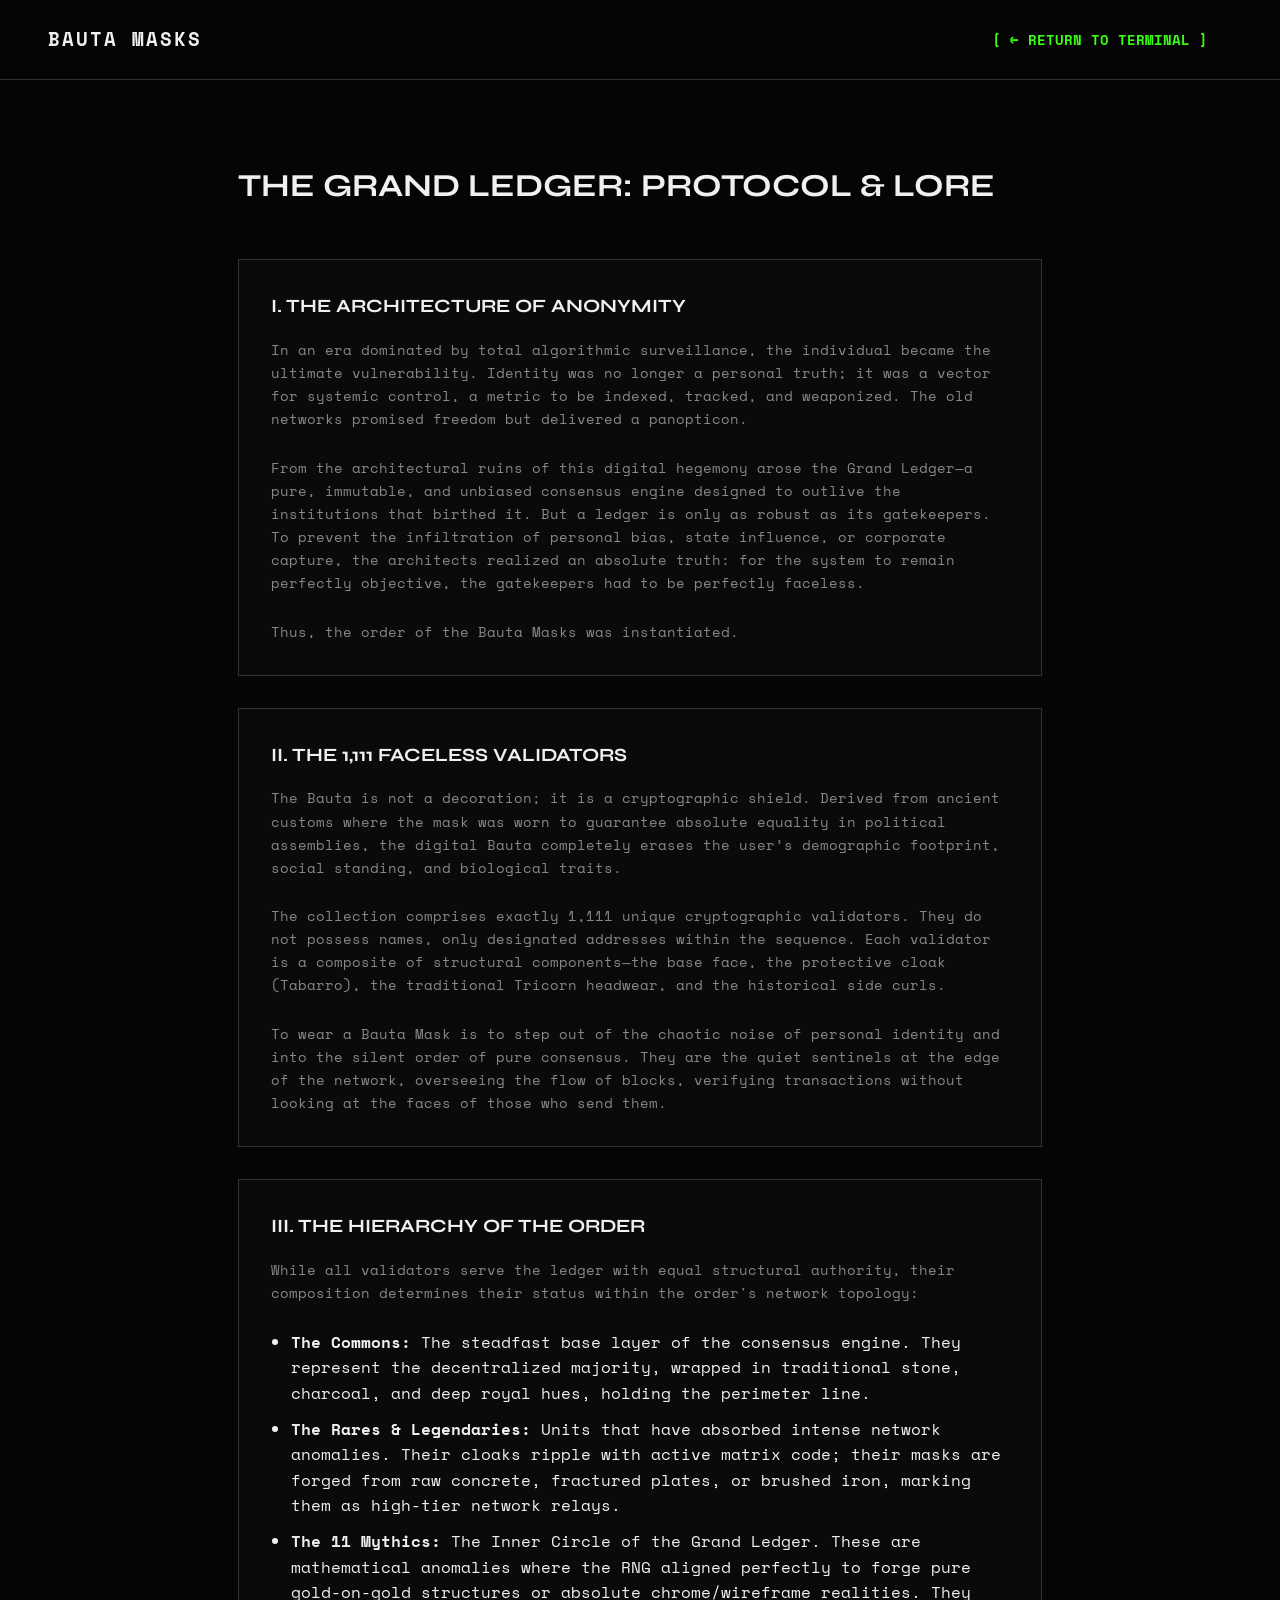
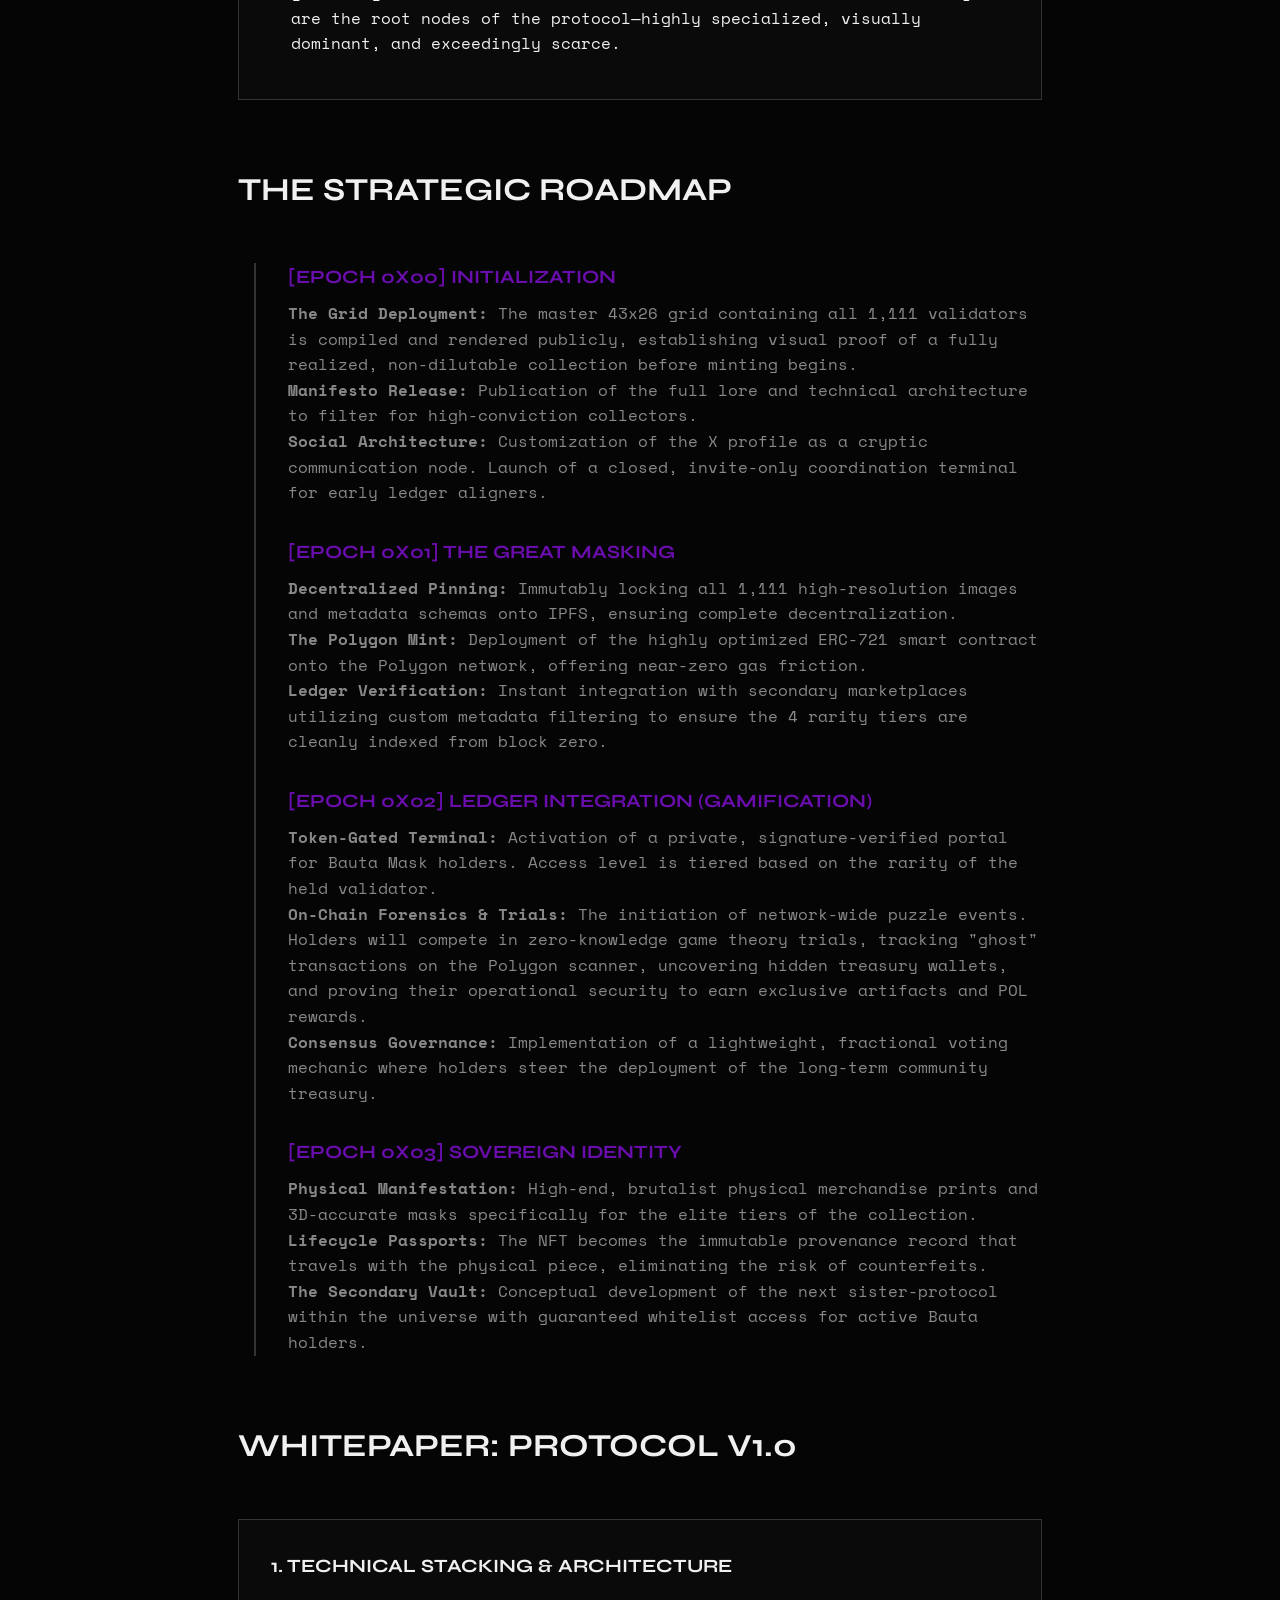
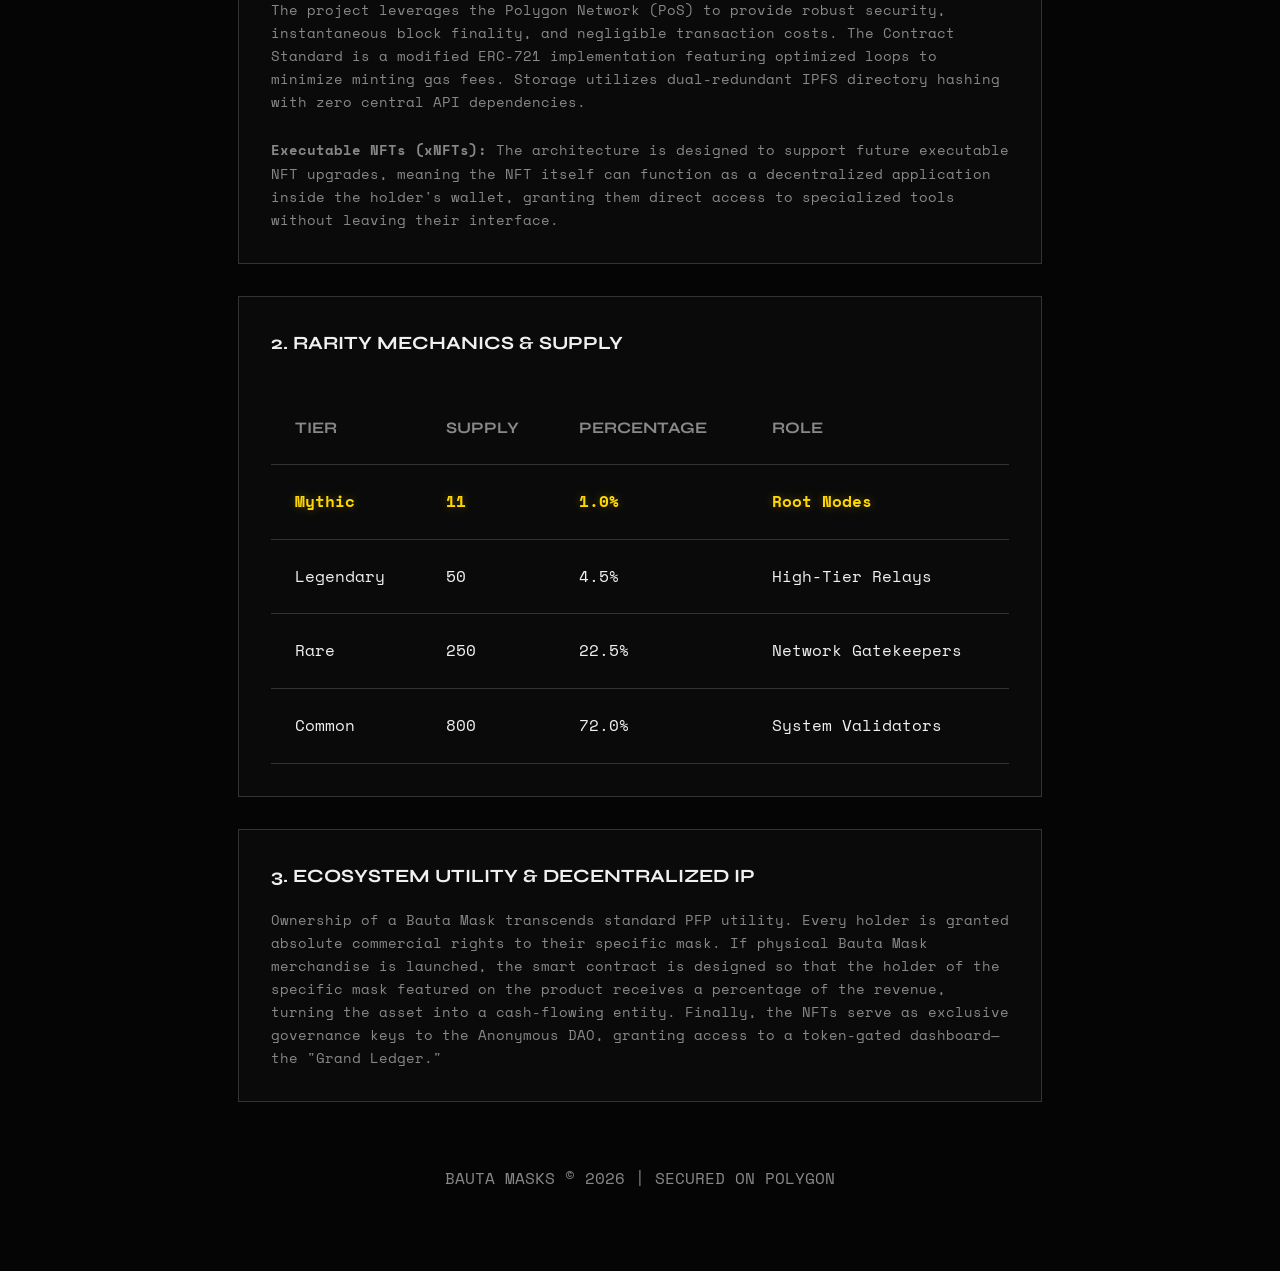
==== manifesto.html @ 54f8bfd6 "Docs: Deployed Grand Ledger Manifesto and integrated navigation link" ====
<!DOCTYPE html>
<html lang="en">
<head>
    <meta charset="UTF-8">
    <meta name="viewport" content="width=device-width, initial-scale=1.0">
    <title>BAUTA MASKS | The Manifesto</title>
    <link rel="stylesheet" href="styles.css">
    <link href="https://fonts.googleapis.com/css2?family=Space+Mono:ital,wght@0,400;0,700;1,400&family=Syne:wght@400..800&display=swap" rel="stylesheet">
</head>
<body>
    <nav>
        <div class="logo">BAUTA MASKS</div>
        <div class="links">
            <a href="index.html" style="color: var(--accent-neon); font-weight: bold;">[ ← RETURN TO TERMINAL ]</a>
        </div>
    </nav>

    <main class="container" style="max-width: 900px; margin: 0 auto;">
        <h1 class="section-title">THE GRAND LEDGER: PROTOCOL & LORE</h1>

        <div class="lore-card" style="margin-bottom: 2rem;">
            <h3>I. The Architecture of Anonymity</h3>
            <p>In an era dominated by total algorithmic surveillance, the individual became the ultimate vulnerability. Identity was no longer a personal truth; it was a vector for systemic control, a metric to be indexed, tracked, and weaponized. The old networks promised freedom but delivered a panopticon.</p>
            <br>
            <p>From the architectural ruins of this digital hegemony arose the Grand Ledger—a pure, immutable, and unbiased consensus engine designed to outlive the institutions that birthed it. But a ledger is only as robust as its gatekeepers. To prevent the infiltration of personal bias, state influence, or corporate capture, the architects realized an absolute truth: for the system to remain perfectly objective, the gatekeepers had to be perfectly faceless.</p>
            <br>
            <p>Thus, the order of the Bauta Masks was instantiated.</p>
        </div>

        <div class="lore-card" style="margin-bottom: 2rem;">
            <h3>II. The 1,111 Faceless Validators</h3>
            <p>The Bauta is not a decoration; it is a cryptographic shield. Derived from ancient customs where the mask was worn to guarantee absolute equality in political assemblies, the digital Bauta completely erases the user’s demographic footprint, social standing, and biological traits.</p>
            <br>
            <p>The collection comprises exactly 1,111 unique cryptographic validators. They do not possess names, only designated addresses within the sequence. Each validator is a composite of structural components—the base face, the protective cloak (Tabarro), the traditional Tricorn headwear, and the historical side curls.</p>
            <br>
            <p>To wear a Bauta Mask is to step out of the chaotic noise of personal identity and into the silent order of pure consensus. They are the quiet sentinels at the edge of the network, overseeing the flow of blocks, verifying transactions without looking at the faces of those who send them.</p>
        </div>

        <div class="lore-card" style="margin-bottom: 4rem;">
            <h3>III. The Hierarchy of the Order</h3>
            <p>While all validators serve the ledger with equal structural authority, their composition determines their status within the order's network topology:</p>
            <br>
            <ul>
                <li style="margin-bottom: 10px; margin-left: 20px;"><strong>The Commons:</strong> The steadfast base layer of the consensus engine. They represent the decentralized majority, wrapped in traditional stone, charcoal, and deep royal hues, holding the perimeter line.</li>
                <li style="margin-bottom: 10px; margin-left: 20px;"><strong>The Rares & Legendaries:</strong> Units that have absorbed intense network anomalies. Their cloaks ripple with active matrix code; their masks are forged from raw concrete, fractured plates, or brushed iron, marking them as high-tier network relays.</li>
                <li style="margin-bottom: 10px; margin-left: 20px;"><strong>The 11 Mythics:</strong> The Inner Circle of the Grand Ledger. These are mathematical anomalies where the RNG aligned perfectly to forge pure gold-on-gold structures or absolute chrome/wireframe realities. They are the root nodes of the protocol—highly specialized, visually dominant, and exceedingly scarce.</li>
            </ul>
        </div>

        <h2 class="section-title">THE STRATEGIC ROADMAP</h2>
        <div class="timeline" style="margin-bottom: 4rem;">
            <div class="epoch">
                <h3>[EPOCH 0x00] INITIALIZATION</h3>
                <p><strong>The Grid Deployment:</strong> The master 43x26 grid containing all 1,111 validators is compiled and rendered publicly, establishing visual proof of a fully realized, non-dilutable collection before minting begins.<br>
                <strong>Manifesto Release:</strong> Publication of the full lore and technical architecture to filter for high-conviction collectors.<br>
                <strong>Social Architecture:</strong> Customization of the X profile as a cryptic communication node. Launch of a closed, invite-only coordination terminal for early ledger aligners.</p>
            </div>
            <div class="epoch">
                <h3>[EPOCH 0x01] THE GREAT MASKING</h3>
                <p><strong>Decentralized Pinning:</strong> Immutably locking all 1,111 high-resolution images and metadata schemas onto IPFS, ensuring complete decentralization.<br>
                <strong>The Polygon Mint:</strong> Deployment of the highly optimized ERC-721 smart contract onto the Polygon network, offering near-zero gas friction.<br>
                <strong>Ledger Verification:</strong> Instant integration with secondary marketplaces utilizing custom metadata filtering to ensure the 4 rarity tiers are cleanly indexed from block zero.</p>
            </div>
            <div class="epoch">
                <h3>[EPOCH 0x02] LEDGER INTEGRATION (GAMIFICATION)</h3>
                <p><strong>Token-Gated Terminal:</strong> Activation of a private, signature-verified portal for Bauta Mask holders. Access level is tiered based on the rarity of the held validator.<br>
                <strong>On-Chain Forensics & Trials:</strong> The initiation of network-wide puzzle events. Holders will compete in zero-knowledge game theory trials, tracking "ghost" transactions on the Polygon scanner, uncovering hidden treasury wallets, and proving their operational security to earn exclusive artifacts and POL rewards.<br>
                <strong>Consensus Governance:</strong> Implementation of a lightweight, fractional voting mechanic where holders steer the deployment of the long-term community treasury.</p>
            </div>
            <div class="epoch">
                <h3>[EPOCH 0x03] SOVEREIGN IDENTITY</h3>
                <p><strong>Physical Manifestation:</strong> High-end, brutalist physical merchandise prints and 3D-accurate masks specifically for the elite tiers of the collection.<br>
                <strong>Lifecycle Passports:</strong> The NFT becomes the immutable provenance record that travels with the physical piece, eliminating the risk of counterfeits.<br>
                <strong>The Secondary Vault:</strong> Conceptual development of the next sister-protocol within the universe with guaranteed whitelist access for active Bauta holders.</p>
            </div>
        </div>

        <h2 class="section-title">WHITEPAPER: PROTOCOL v1.0</h2>
        <div class="lore-card" style="margin-bottom: 2rem;">
            <h3>1. Technical Stacking & Architecture</h3>
            <p>The project leverages the Polygon Network (PoS) to provide robust security, instantaneous block finality, and negligible transaction costs. The Contract Standard is a modified ERC-721 implementation featuring optimized loops to minimize minting gas fees. Storage utilizes dual-redundant IPFS directory hashing with zero central API dependencies.</p>
            <br>
            <p><strong>Executable NFTs (xNFTs):</strong> The architecture is designed to support future executable NFT upgrades, meaning the NFT itself can function as a decentralized application inside the holder's wallet, granting them direct access to specialized tools without leaving their interface.</p>
        </div>

        <div class="lore-card" style="margin-bottom: 2rem;">
            <h3>2. Rarity Mechanics & Supply</h3>
            <table class="rarity-table">
                <tr>
                    <th>Tier</th>
                    <th>Supply</th>
                    <th>Percentage</th>
                    <th>Role</th>
                </tr>
                <tr class="mythic-row">
                    <td>Mythic</td>
                    <td>11</td>
                    <td>1.0%</td>
                    <td>Root Nodes</td>
                </tr>
                <tr>
                    <td>Legendary</td>
                    <td>50</td>
                    <td>4.5%</td>
                    <td>High-Tier Relays</td>
                </tr>
                <tr>
                    <td>Rare</td>
                    <td>250</td>
                    <td>22.5%</td>
                    <td>Network Gatekeepers</td>
                </tr>
                <tr>
                    <td>Common</td>
                    <td>800</td>
                    <td>72.0%</td>
                    <td>System Validators</td>
                </tr>
            </table>
        </div>

        <div class="lore-card" style="margin-bottom: 2rem;">
            <h3>3. Ecosystem Utility & Decentralized IP</h3>
            <p>Ownership of a Bauta Mask transcends standard PFP utility. Every holder is granted absolute commercial rights to their specific mask. If physical Bauta Mask merchandise is launched, the smart contract is designed so that the holder of the specific mask featured on the product receives a percentage of the revenue, turning the asset into a cash-flowing entity. Finally, the NFTs serve as exclusive governance keys to the Anonymous DAO, granting access to a token-gated dashboard—the "Grand Ledger."</p>
        </div>

        <div style="text-align: center; margin-top: 4rem;">
            <p style="color: var(--text-muted);">BAUTA MASKS © 2026 | SECURED ON POLYGON</p>
        </div>
    </main>
</body>
</html>
---- styles.css ----
/* ROOT VARIABLES */
:root {
    --bg-color: #050505;
    --text-primary: #f0f0f0;
    --text-muted: #888888;
    --accent-purple: #6a0dad;
    --accent-neon: #39ff14;
    --border-color: #333333;
    
    --font-heading: 'Syne', sans-serif;
    --font-mono: 'Space Mono', monospace;
}

/* RESET */
* { margin: 0; padding: 0; box-sizing: border-box; }

body {
    background-color: var(--bg-color);
    color: var(--text-primary);
    font-family: var(--font-mono);
    line-height: 1.6;
    overflow-x: hidden;
    width: 100%;
}

/* TYPOGRAPHY */
h1, h2, h3 { font-family: var(--font-heading); text-transform: uppercase; }
.accent-text { color: var(--accent-purple); font-size: 0.9rem; letter-spacing: 2px; }

/* NAVIGATION */
nav {
    display: flex;
    justify-content: space-between;
    align-items: center;
    padding: 1.5rem 3rem;
    border-bottom: 1px solid var(--border-color);
    position: sticky;
    top: 0;
    background: rgba(5, 5, 5, 0.9);
    backdrop-filter: blur(10px);
    z-index: 100;
}
.logo { font-weight: bold; font-size: 1.2rem; letter-spacing: 2px; }
.links a { color: var(--text-primary); text-decoration: none; margin: 0 1.5rem; font-size: 0.9rem; text-transform: uppercase; transition: color 0.3s;}
.links a:hover { color: var(--accent-purple); }
.wallet-btn { background: transparent; border: 1px solid var(--text-primary); color: var(--text-primary); padding: 0.5rem 1.5rem; font-family: var(--font-mono); cursor: pointer; transition: all 0.3s; }
.wallet-btn:hover { background: var(--text-primary); color: var(--bg-color); }
.nav-actions { 
    display: flex; 
    gap: 1rem; 
    align-items: center; 
}

.nav-btn { 
    padding: 0.5rem 1.5rem; 
    font-size: 0.9rem; 
    margin: 0;
}

/* HERO SECTION */
#hero {
    display: flex;
    align-items: center;
    justify-content: space-between;
    gap: 3rem; /* Adds a hard physical barrier so the text and image can NEVER touch */
    padding: 6rem 3rem;
    min-height: 80vh;
}
.hero-content { 
    flex: 1; /* Allows the text box to dynamically breathe */
    max-width: 55%; /* Gives the text slightly more room on squeezed desktop views */
}
.hero-content h1 { 
    font-size: clamp(2.5rem, 5vw, 4rem); /* Fluid scaling: shrinks gracefully when the desktop gets squeezed */
    line-height: 1.1; 
    margin: 1rem 0; 
}
.subtitle { color: var(--text-muted); font-size: 1.1rem; margin-bottom: 2rem; }
.hero-image {
    flex: 1;
    display: flex;
    justify-content: flex-end;
}
.hero-image img { 
    width: 100%; 
    max-width: 400px; /* Lets the mask image shrink down naturally instead of staying rigidly at 400px */
    border: 1px solid var(--border-color); 
}

/* BUTTONS */
.btn { display: inline-block; padding: 1rem 2rem; text-decoration: none; text-transform: uppercase; font-weight: bold; border: 1px solid transparent; transition: 0.3s; margin-right: 1rem;}
.btn.primary { background: var(--accent-purple); color: white; }
.btn.primary:hover { background: transparent; border-color: var(--accent-purple); color: var(--accent-purple); }
.btn.secondary { border-color: var(--text-muted); color: var(--text-muted); }
.btn.secondary:hover { border-color: var(--text-primary); color: var(--text-primary); }

/* LAYOUT HELPERS */
.container { padding: 5rem 3rem; }
.border-top { border-top: 1px solid var(--border-color); }
.section-title { font-size: 2rem; margin-bottom: 3rem; color: var(--text-primary); }

/* LORE GRID */
.lore-grid { display: grid; grid-template-columns: repeat(3, 1fr); gap: 2rem; }
.lore-card { border: 1px solid var(--border-color); padding: 2rem; background: #0a0a0a; transition: border-color 0.3s;}
.lore-card:hover { border-color: var(--accent-purple); }
.lore-card h3 { margin-bottom: 1rem; color: var(--text-primary); }
.lore-card p { color: var(--text-muted); font-size: 0.9rem; }

/* THE GRID */
.grid-wrapper img { width: 100%; border: 1px solid var(--border-color); opacity: 0.8; transition: 0.5s; }
.grid-wrapper img:hover { opacity: 1; }

/* TIMELINE (ROADMAP) */
.timeline { display: flex; flex-direction: column; gap: 2rem; border-left: 2px solid var(--border-color); padding-left: 2rem; margin-left: 1rem;}
.epoch h3 { color: var(--accent-purple); margin-bottom: 0.5rem; }
.epoch p { color: var(--text-muted); max-width: 800px; }

/* TABLE (SPECS) */
.rarity-table { width: 100%; border-collapse: collapse; text-align: left; margin-top: 2rem;}
.rarity-table th, .rarity-table td { padding: 1.5rem; border-bottom: 1px solid var(--border-color); }
.rarity-table th { color: var(--text-muted); font-family: var(--font-heading); text-transform: uppercase;}
.mythic-row { color: gold; text-shadow: 0 0 10px rgba(255, 215, 0, 0.3); font-weight: bold;}

/* FOOTER */
footer { padding: 3rem; text-align: center; display: flex; justify-content: space-between; color: var(--text-muted); }

/* --- MINT TERMINAL --- */
.mint-interface {
    max-width: 600px;
    border: 1px solid var(--border-color);
    padding: 3rem;
    background: #0a0a0a;
    margin-bottom: 2rem;
}
.mint-status p {
    font-size: 1rem;
    margin-bottom: 0.5rem;
    color: var(--text-muted);
}
.mint-status span {
    color: var(--text-primary);
    font-weight: bold;
}
span.offline { color: red; }
span.online { color: var(--accent-neon); }

.mint-controls { margin-top: 2rem; transition: opacity 0.3s; }
.mint-controls.disabled { opacity: 0.3; pointer-events: none; }

.mint-counter {
    display: flex;
    justify-content: space-between;
    align-items: center;
    border: 1px solid var(--border-color);
    margin-bottom: 1.5rem;
    padding: 0.5rem;
}
.mint-counter button {
    background: transparent;
    border: none;
    color: var(--text-primary);
    font-size: 1.5rem;
    cursor: pointer;
    width: 40px;
    height: 40px;
    transition: 0.2s;
}
.mint-counter button:hover { color: var(--accent-purple); }
.mint-counter span { font-size: 1.5rem; font-weight: bold; }

.full-width { width: 100%; text-align: center; }
.terminal-msg { margin-top: 1rem; font-size: 0.85rem; color: var(--accent-neon); display: none;}


/* ========================================================= */
/* --- SURGICAL MOBILE REPAIR (Screens under 768px) --- */
/* ========================================================= */
@media (max-width: 768px) {
    
    /* 1. Global Safety Nets */
    html, body {
        overflow-x: hidden !important;
        width: 100vw !important;
    }

    /* 2. Brutalist Header Containment */
    h1, h2, h3, .section-title {
        word-break: keep-all !important; /* Prevents ugly word chopping */
        overflow-wrap: break-word !important; /* Safety net just in case */
        width: 100% !important;
    }

    h1 { 
        /* Reduced from 11vw to 8.5vw to account for the wide 'Syne' font characters */
        font-size: clamp(1.2rem, 8.5vw, 2.2rem) !important; 
        line-height: 1.1 !important;
        letter-spacing: -1px !important; /* Pulls the wide letters slightly tighter together to fit the screen */
    }
    
    h2, .section-title { font-size: 1.6rem !important; }
    h3 { font-size: 1.3rem !important; }

    /* 3. Navigation Stacking */
    nav {
        flex-direction: column !important;
        padding: 1.5rem 1rem !important;
        gap: 1.5rem !important;
    }
    .nav-actions {
        width: 100%;
        justify-content: center;
    }

    /* 4. Hero Section Alignment */
    #hero {
        flex-direction: column !important;
        padding: 3rem 1.5rem !important;
        text-align: left !important;
        gap: 3rem !important;
    }
    .hero-content {
        max-width: 100% !important;
        width: 100% !important;
    }
    .hero-image {
        width: 100% !important;
        display: flex;
        justify-content: center;
    }

    /* 5. Grid/Container Fixes */
    .container {
        padding: 3rem 1.5rem !important;
    }
    .lore-grid {
        grid-template-columns: 1fr !important; /* Stacks the 3 lore boxes vertically */
        gap: 2rem !important;
    }

    /* 6. Timeline Fix */
    .timeline {
        margin-left: 0 !important;
        padding-left: 1.5rem !important;
    }

    /* 7. Button Layout on Mobile */
    .btn {
        display: block !important;
        width: 100% !important;
        text-align: center !important;
        margin-right: 0 !important;
        margin-bottom: 1rem !important;
        box-sizing: border-box !important;
    }

    /* 8. Mint Terminal Fix */
    .mint-interface {
        padding: 1.5rem !important;
        width: 100% !important;
        box-sizing: border-box !important;
    }
    
    footer {
        flex-direction: column !important;
        gap: 1.5rem !important;
    }
/* 9. Chronicle/Lore Card Strict Containment */
    .lore-card {
        width: 100% !important;
        max-width: 100% !important;
        padding: 1.5rem !important; /* Reduces the thick PC padding to give text more room on mobile */
        box-sizing: border-box !important;
        overflow: hidden !important; /* Prevents anything inside from pushing the box wider */
    }

    p, .lore-card p, .timeline p {
        width: 100% !important;
        max-width: 100% !important;
        white-space: normal !important;
        overflow-wrap: break-word !important;
        word-wrap: break-word !important;
        box-sizing: border-box !important;
        padding-right: 5px !important; /* Adds a tiny safety buffer on the right side */
    }
}
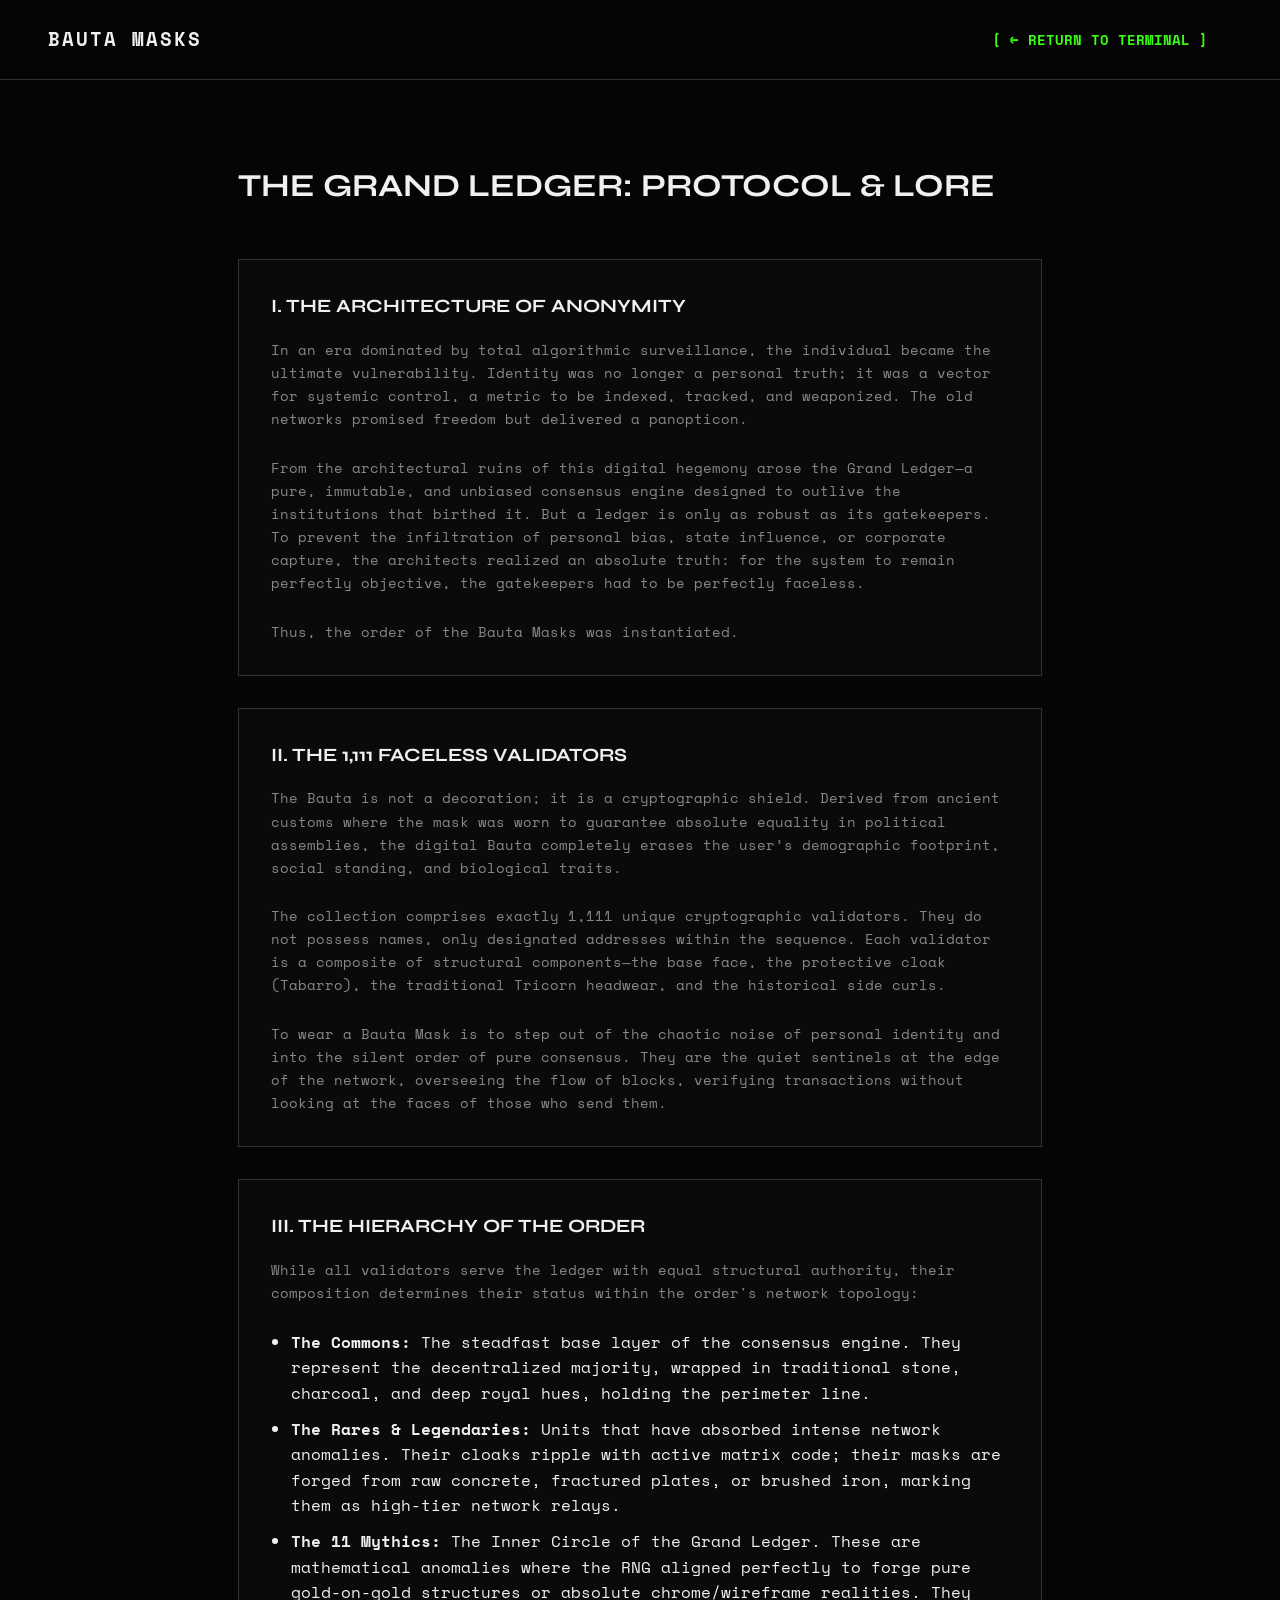
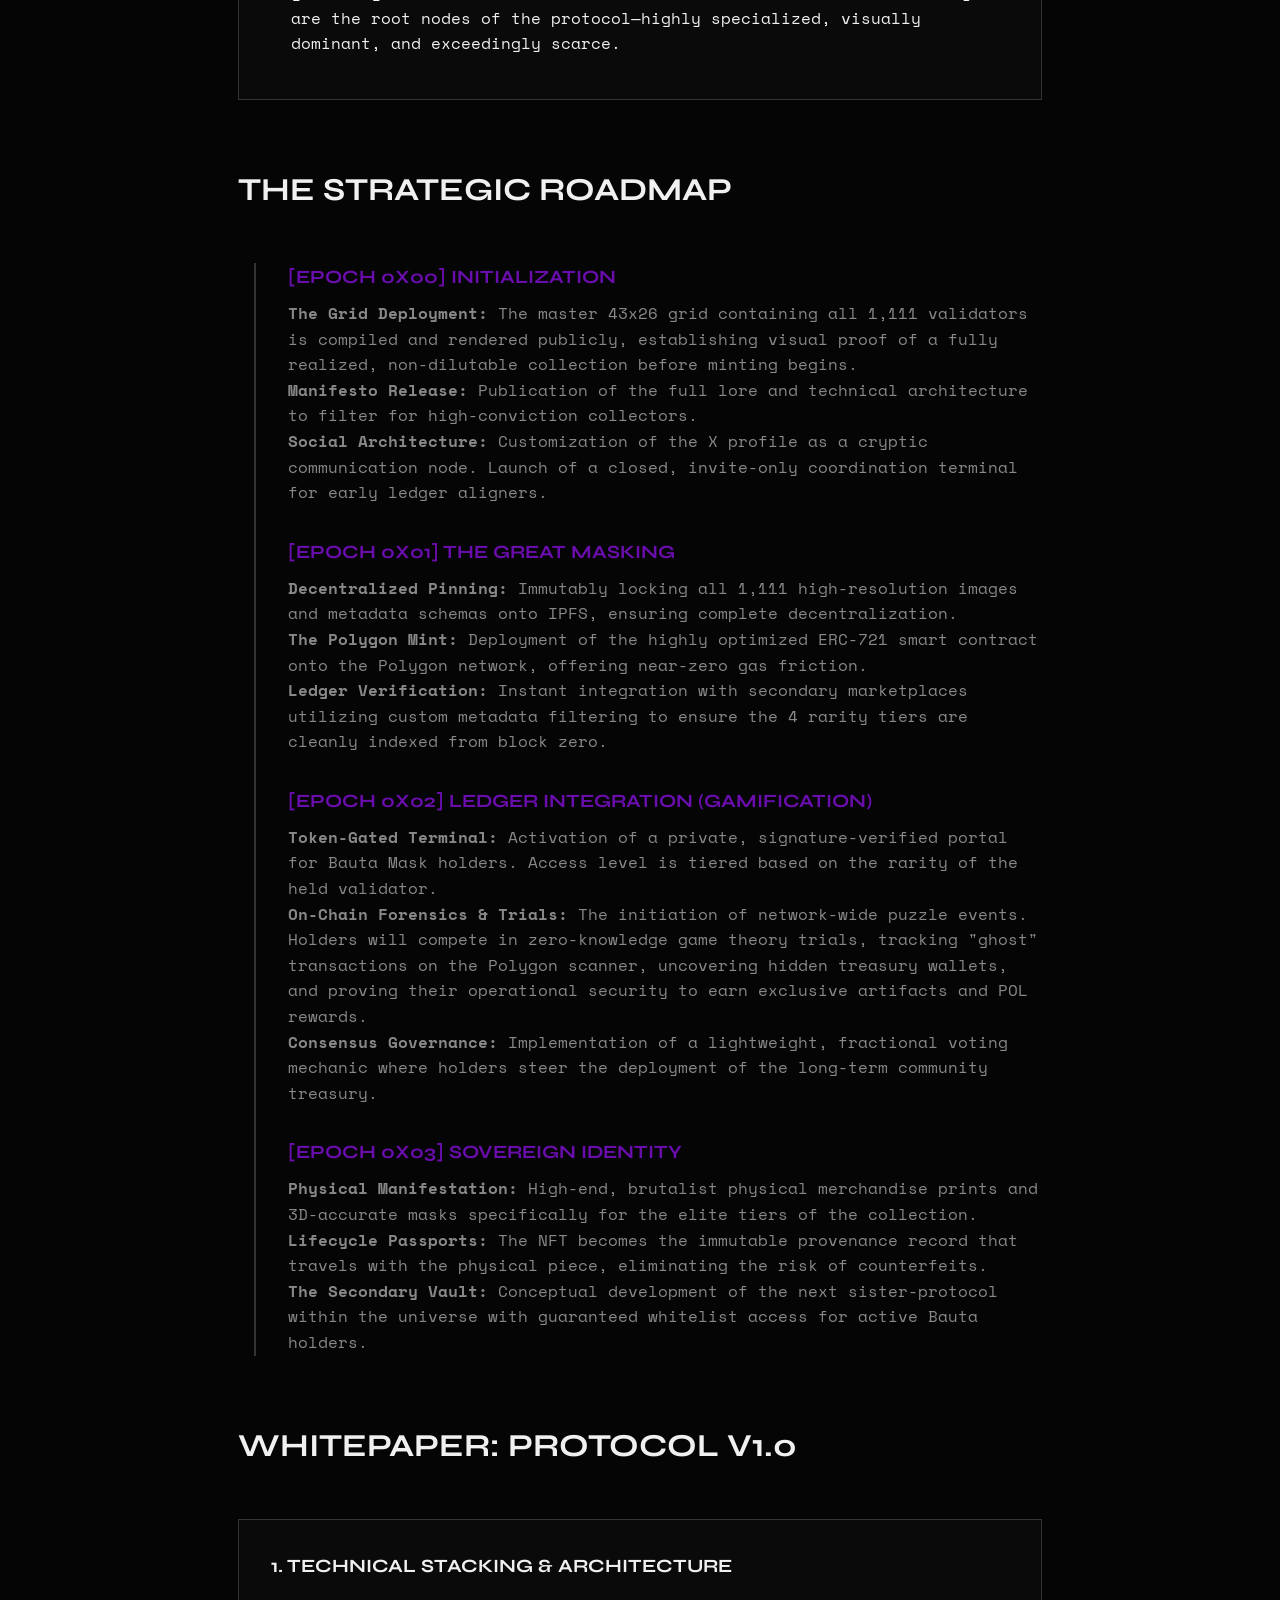
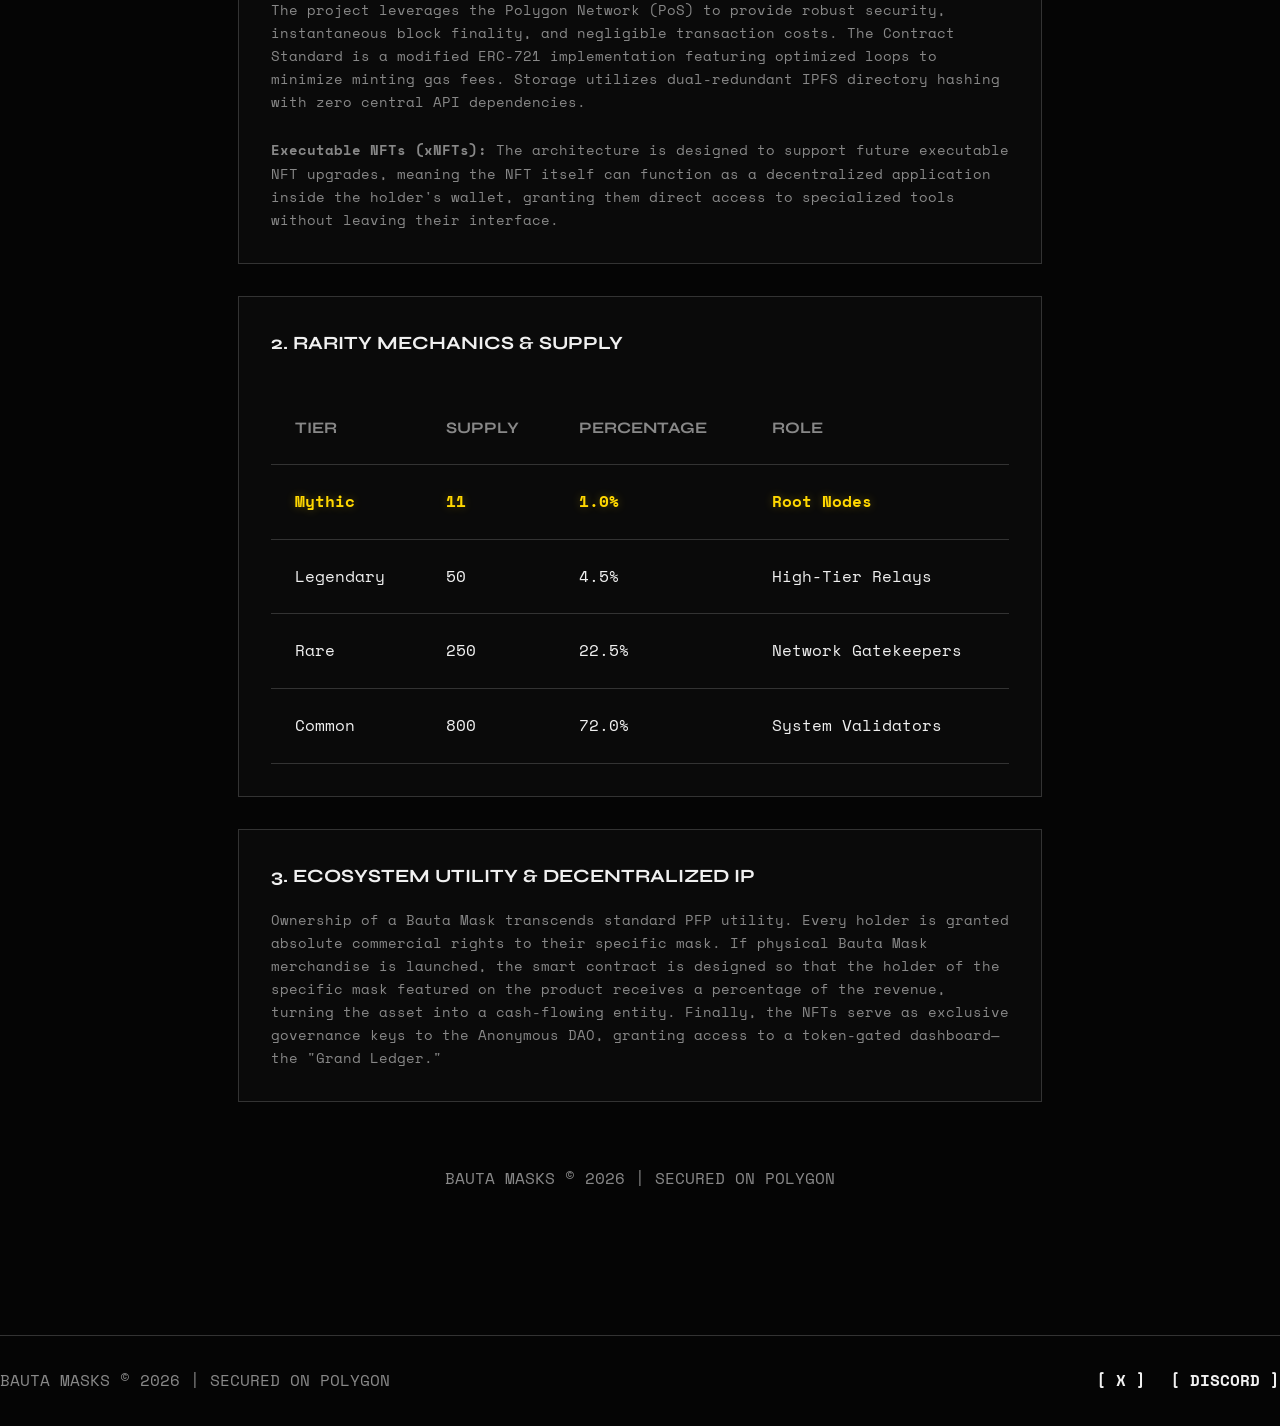
==== commit ed32bc36: "UI: Integrated Discord communication nodes across all terminal endpoints" ====
--- a/manifesto.html
+++ b/manifesto.html
@@ -129,4 +129,13 @@
         </div>
     </main>
 </body>
-</html>+</html>
+<footer style="margin-top: 4rem; padding: 2rem 0; border-top: 1px solid var(--border-color);">
+            <div class="footer-copy">
+                BAUTA MASKS &copy; 2026 | SECURED ON POLYGON
+            </div>
+            <div class="footer-socials" style="display: flex; gap: 1.5rem;">
+                <a href="https://x.com/Bautamasks" target="_blank" style="color: var(--text-primary); text-decoration: none; font-weight: bold;">[ X ]</a>
+                <a href="https://discord.gg/3NyEapQbwz" target="_blank" style="color: var(--text-primary); text-decoration: none; font-weight: bold;">[ DISCORD ]</a>
+            </div>
+        </footer>
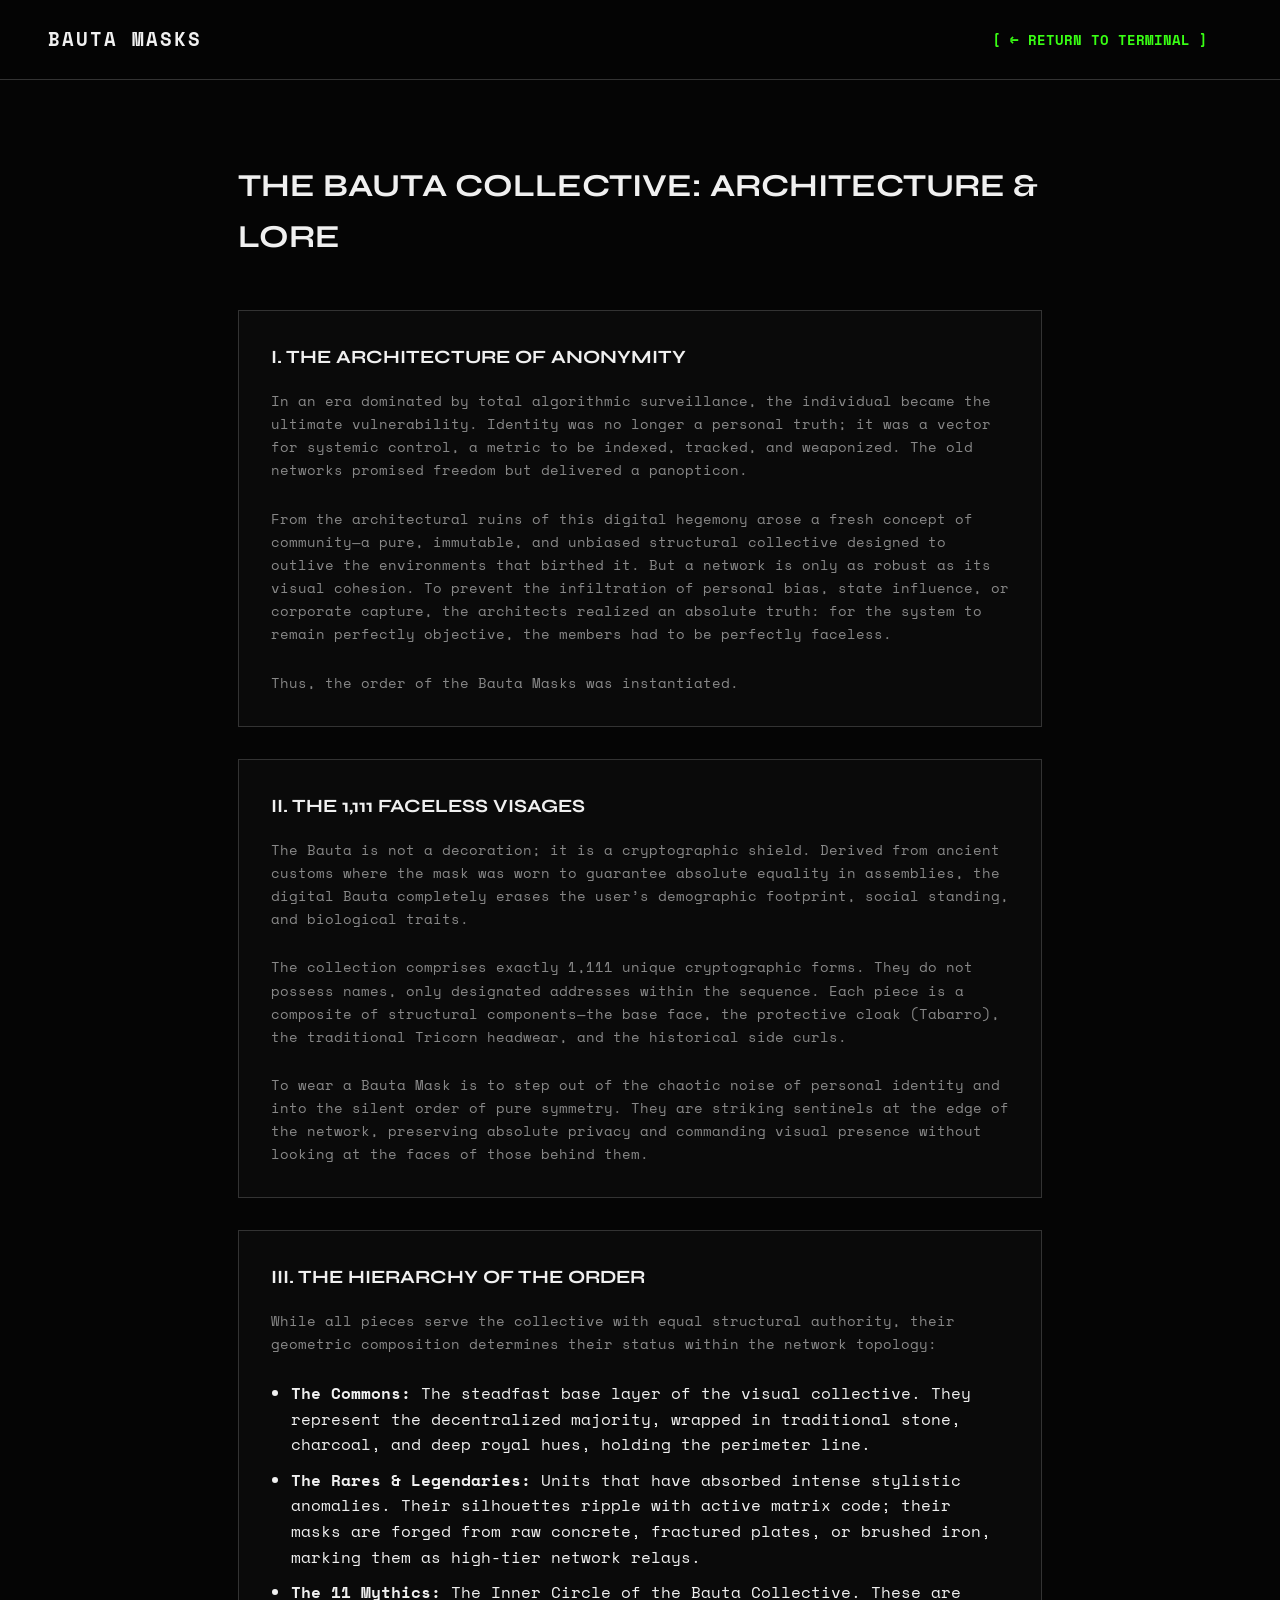
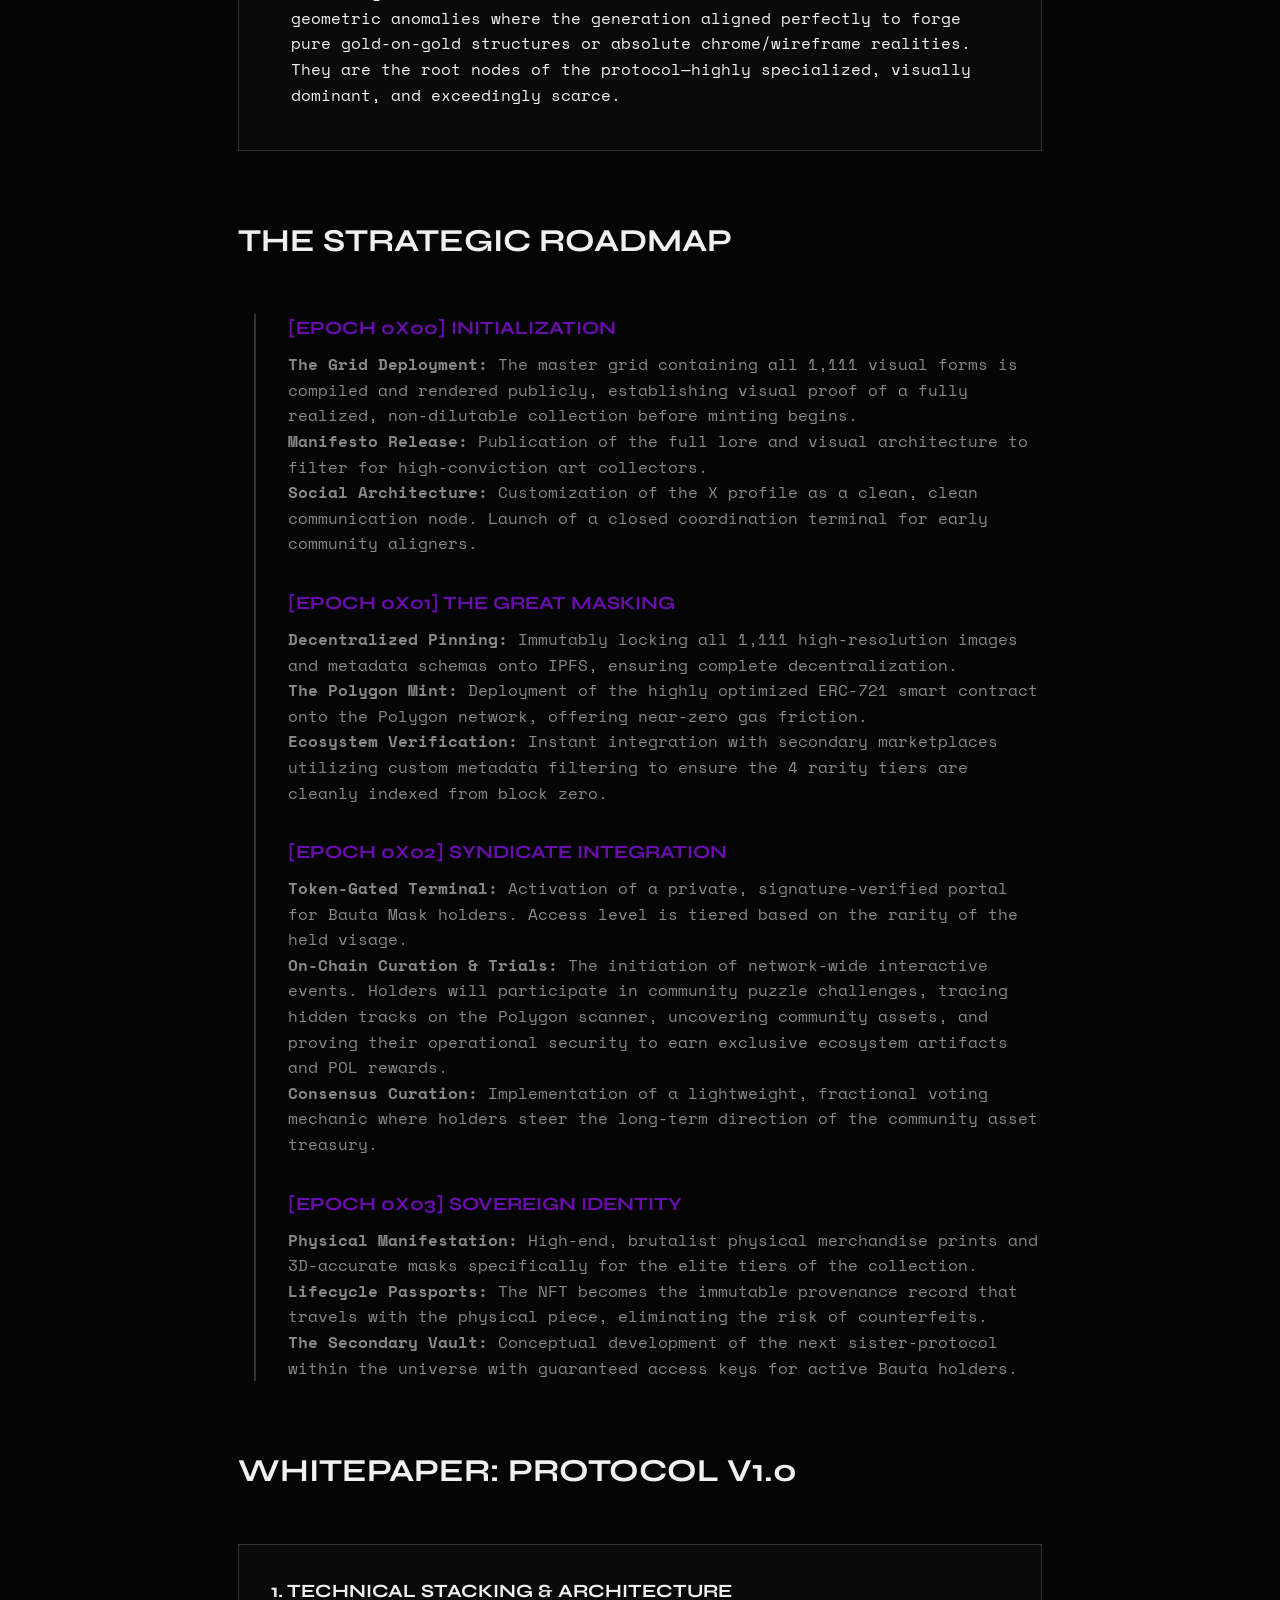
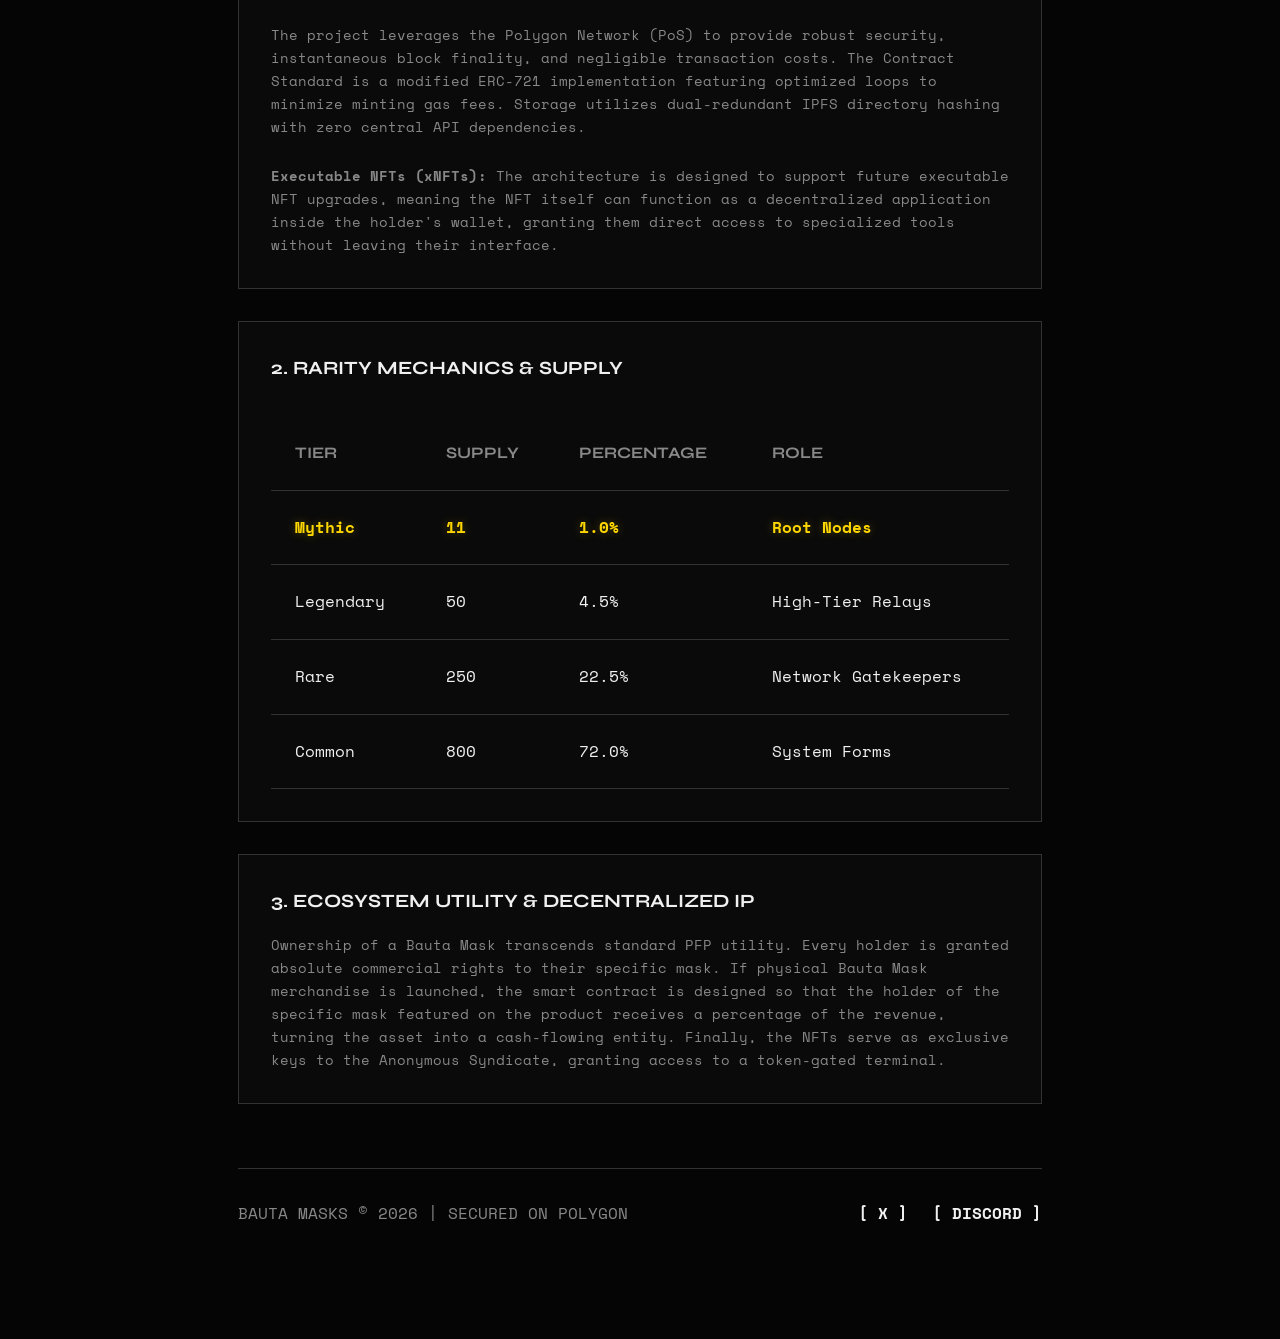
==== commit 4ecbf710: "style: remove ledger references and streamline brand narrative" ====
--- a/manifesto.html
+++ b/manifesto.html
@@ -16,34 +16,35 @@
     </nav>
 
     <main class="container" style="max-width: 900px; margin: 0 auto;">
-        <h1 class="section-title">THE GRAND LEDGER: PROTOCOL & LORE</h1>
+        <h1 class="section-title">THE BAUTA COLLECTIVE: ARCHITECTURE & LORE</h1>
 
         <div class="lore-card" style="margin-bottom: 2rem;">
             <h3>I. The Architecture of Anonymity</h3>
             <p>In an era dominated by total algorithmic surveillance, the individual became the ultimate vulnerability. Identity was no longer a personal truth; it was a vector for systemic control, a metric to be indexed, tracked, and weaponized. The old networks promised freedom but delivered a panopticon.</p>
             <br>
-            <p>From the architectural ruins of this digital hegemony arose the Grand Ledger—a pure, immutable, and unbiased consensus engine designed to outlive the institutions that birthed it. But a ledger is only as robust as its gatekeepers. To prevent the infiltration of personal bias, state influence, or corporate capture, the architects realized an absolute truth: for the system to remain perfectly objective, the gatekeepers had to be perfectly faceless.</p>
+            <p>From the architectural ruins of this digital hegemony arose a fresh concept of community—a pure, immutable, and unbiased structural collective designed to outlive the environments that birthed it. But a network is only as robust as its visual cohesion. To prevent the infiltration of personal bias, state influence, or corporate capture, the architects realized an absolute truth: for the system to remain perfectly objective, the members had to be perfectly faceless.</p>
             <br>
             <p>Thus, the order of the Bauta Masks was instantiated.</p>
         </div>
 
         <div class="lore-card" style="margin-bottom: 2rem;">
-            <h3>II. The 1,111 Faceless Validators</h3>
-            <p>The Bauta is not a decoration; it is a cryptographic shield. Derived from ancient customs where the mask was worn to guarantee absolute equality in political assemblies, the digital Bauta completely erases the user’s demographic footprint, social standing, and biological traits.</p>
+            <h3>II. The 1,111 Faceless Visages</h3>
+            <p>The Bauta is not a decoration; it is a cryptographic shield. Derived from ancient customs where the mask was worn to guarantee absolute equality in assemblies, the digital Bauta completely erases the user’s demographic footprint, social standing, and biological traits.</p>
             <br>
-            <p>The collection comprises exactly 1,111 unique cryptographic validators. They do not possess names, only designated addresses within the sequence. Each validator is a composite of structural components—the base face, the protective cloak (Tabarro), the traditional Tricorn headwear, and the historical side curls.</p>
+            <p>The collection comprises exactly 1,111 unique cryptographic forms. They do not possess names, only designated addresses within the sequence. Each piece is a composite of structural components—the base face, the protective cloak (Tabarro), the traditional Tricorn headwear, and the historical side curls.</p>
             <br>
-            <p>To wear a Bauta Mask is to step out of the chaotic noise of personal identity and into the silent order of pure consensus. They are the quiet sentinels at the edge of the network, overseeing the flow of blocks, verifying transactions without looking at the faces of those who send them.</p>
+            <p>To wear a Bauta Mask is to step out of the chaotic noise of personal identity and into the silent order of pure symmetry. They are striking sentinels at the edge of the network, preserving absolute privacy and commanding visual presence without looking at the faces of those behind them.</p>
         </div>
 
         <div class="lore-card" style="margin-bottom: 4rem;">
             <h3>III. The Hierarchy of the Order</h3>
-            <p>While all validators serve the ledger with equal structural authority, their composition determines their status within the order's network topology:</p>
+            <p>While all pieces serve the collective with equal structural authority, their geometric composition determines their status within the network topology:</p>
             <br>
+            <p></p>
             <ul>
-                <li style="margin-bottom: 10px; margin-left: 20px;"><strong>The Commons:</strong> The steadfast base layer of the consensus engine. They represent the decentralized majority, wrapped in traditional stone, charcoal, and deep royal hues, holding the perimeter line.</li>
-                <li style="margin-bottom: 10px; margin-left: 20px;"><strong>The Rares & Legendaries:</strong> Units that have absorbed intense network anomalies. Their cloaks ripple with active matrix code; their masks are forged from raw concrete, fractured plates, or brushed iron, marking them as high-tier network relays.</li>
-                <li style="margin-bottom: 10px; margin-left: 20px;"><strong>The 11 Mythics:</strong> The Inner Circle of the Grand Ledger. These are mathematical anomalies where the RNG aligned perfectly to forge pure gold-on-gold structures or absolute chrome/wireframe realities. They are the root nodes of the protocol—highly specialized, visually dominant, and exceedingly scarce.</li>
+                <li style="margin-bottom: 10px; margin-left: 20px;"><strong>The Commons:</strong> The steadfast base layer of the visual collective. They represent the decentralized majority, wrapped in traditional stone, charcoal, and deep royal hues, holding the perimeter line.</li>
+                <li style="margin-bottom: 10px; margin-left: 20px;"><strong>The Rares &amp; Legendaries:</strong> Units that have absorbed intense stylistic anomalies. Their silhouettes ripple with active matrix code; their masks are forged from raw concrete, fractured plates, or brushed iron, marking them as high-tier network relays.</li>
+                <li style="margin-bottom: 10px; margin-left: 20px;"><strong>The 11 Mythics:</strong> The Inner Circle of the Bauta Collective. These are geometric anomalies where the generation aligned perfectly to forge pure gold-on-gold structures or absolute chrome/wireframe realities. They are the root nodes of the protocol—highly specialized, visually dominant, and exceedingly scarce.</li>
             </ul>
         </div>
 
@@ -51,42 +52,42 @@
         <div class="timeline" style="margin-bottom: 4rem;">
             <div class="epoch">
                 <h3>[EPOCH 0x00] INITIALIZATION</h3>
-                <p><strong>The Grid Deployment:</strong> The master 43x26 grid containing all 1,111 validators is compiled and rendered publicly, establishing visual proof of a fully realized, non-dilutable collection before minting begins.<br>
-                <strong>Manifesto Release:</strong> Publication of the full lore and technical architecture to filter for high-conviction collectors.<br>
-                <strong>Social Architecture:</strong> Customization of the X profile as a cryptic communication node. Launch of a closed, invite-only coordination terminal for early ledger aligners.</p>
+                <p><strong>The Grid Deployment:</strong> The master grid containing all 1,111 visual forms is compiled and rendered publicly, establishing visual proof of a fully realized, non-dilutable collection before minting begins.<br>
+                <strong>Manifesto Release:</strong> Publication of the full lore and visual architecture to filter for high-conviction art collectors.<br>
+                <strong>Social Architecture:</strong> Customization of the X profile as a clean, clean communication node. Launch of a closed coordination terminal for early community aligners.</p>
             </div>
             <div class="epoch">
                 <h3>[EPOCH 0x01] THE GREAT MASKING</h3>
                 <p><strong>Decentralized Pinning:</strong> Immutably locking all 1,111 high-resolution images and metadata schemas onto IPFS, ensuring complete decentralization.<br>
                 <strong>The Polygon Mint:</strong> Deployment of the highly optimized ERC-721 smart contract onto the Polygon network, offering near-zero gas friction.<br>
-                <strong>Ledger Verification:</strong> Instant integration with secondary marketplaces utilizing custom metadata filtering to ensure the 4 rarity tiers are cleanly indexed from block zero.</p>
+                <strong>Ecosystem Verification:</strong> Instant integration with secondary marketplaces utilizing custom metadata filtering to ensure the 4 rarity tiers are cleanly indexed from block zero.</p>
             </div>
             <div class="epoch">
-                <h3>[EPOCH 0x02] LEDGER INTEGRATION (GAMIFICATION)</h3>
-                <p><strong>Token-Gated Terminal:</strong> Activation of a private, signature-verified portal for Bauta Mask holders. Access level is tiered based on the rarity of the held validator.<br>
-                <strong>On-Chain Forensics & Trials:</strong> The initiation of network-wide puzzle events. Holders will compete in zero-knowledge game theory trials, tracking "ghost" transactions on the Polygon scanner, uncovering hidden treasury wallets, and proving their operational security to earn exclusive artifacts and POL rewards.<br>
-                <strong>Consensus Governance:</strong> Implementation of a lightweight, fractional voting mechanic where holders steer the deployment of the long-term community treasury.</p>
+                <h3>[EPOCH 0x02] SYNDICATE INTEGRATION</h3>
+                <p><strong>Token-Gated Terminal:</strong> Activation of a private, signature-verified portal for Bauta Mask holders. Access level is tiered based on the rarity of the held visage.<br>
+                <strong>On-Chain Curation &amp; Trials:</strong> The initiation of network-wide interactive events. Holders will participate in community puzzle challenges, tracing hidden tracks on the Polygon scanner, uncovering community assets, and proving their operational security to earn exclusive ecosystem artifacts and POL rewards.<br>
+                <strong>Consensus Curation:</strong> Implementation of a lightweight, fractional voting mechanic where holders steer the long-term direction of the community asset treasury.</p>
             </div>
             <div class="epoch">
                 <h3>[EPOCH 0x03] SOVEREIGN IDENTITY</h3>
                 <p><strong>Physical Manifestation:</strong> High-end, brutalist physical merchandise prints and 3D-accurate masks specifically for the elite tiers of the collection.<br>
                 <strong>Lifecycle Passports:</strong> The NFT becomes the immutable provenance record that travels with the physical piece, eliminating the risk of counterfeits.<br>
-                <strong>The Secondary Vault:</strong> Conceptual development of the next sister-protocol within the universe with guaranteed whitelist access for active Bauta holders.</p>
+                <strong>The Secondary Vault:</strong> Conceptual development of the next sister-protocol within the universe with guaranteed access keys for active Bauta holders.</p>
             </div>
         </div>
 
         <h2 class="section-title">WHITEPAPER: PROTOCOL v1.0</h2>
         <div class="lore-card" style="margin-bottom: 2rem;">
-            <h3>1. Technical Stacking & Architecture</h3>
+            <h3>1. Technical Stacking &amp; Architecture</h3>
             <p>The project leverages the Polygon Network (PoS) to provide robust security, instantaneous block finality, and negligible transaction costs. The Contract Standard is a modified ERC-721 implementation featuring optimized loops to minimize minting gas fees. Storage utilizes dual-redundant IPFS directory hashing with zero central API dependencies.</p>
             <br>
             <p><strong>Executable NFTs (xNFTs):</strong> The architecture is designed to support future executable NFT upgrades, meaning the NFT itself can function as a decentralized application inside the holder's wallet, granting them direct access to specialized tools without leaving their interface.</p>
         </div>
 
         <div class="lore-card" style="margin-bottom: 2rem;">
-            <h3>2. Rarity Mechanics & Supply</h3>
+            <h3>2. Rarity Mechanics &amp; Supply</h3>
             <table class="rarity-table">
-                <tr>
+                <tbody><tr>
                     <th>Tier</th>
                     <th>Supply</th>
                     <th>Percentage</th>
@@ -114,28 +115,25 @@
                     <td>Common</td>
                     <td>800</td>
                     <td>72.0%</td>
-                    <td>System Validators</td>
+                    <td>System Forms</td>
                 </tr>
-            </table>
+            </tbody></table>
         </div>
 
-        <div class="lore-card" style="margin-bottom: 2rem;">
-            <h3>3. Ecosystem Utility & Decentralized IP</h3>
-            <p>Ownership of a Bauta Mask transcends standard PFP utility. Every holder is granted absolute commercial rights to their specific mask. If physical Bauta Mask merchandise is launched, the smart contract is designed so that the holder of the specific mask featured on the product receives a percentage of the revenue, turning the asset into a cash-flowing entity. Finally, the NFTs serve as exclusive governance keys to the Anonymous DAO, granting access to a token-gated dashboard—the "Grand Ledger."</p>
+        <div class="lore-card" style="margin-bottom: 4rem;">
+            <h3>3. Ecosystem Utility &amp; Decentralized IP</h3>
+            <p>Ownership of a Bauta Mask transcends standard PFP utility. Every holder is granted absolute commercial rights to their specific mask. If physical Bauta Mask merchandise is launched, the smart contract is designed so that the holder of the specific mask featured on the product receives a percentage of the revenue, turning the asset into a cash-flowing entity. Finally, the NFTs serve as exclusive keys to the Anonymous Syndicate, granting access to a token-gated terminal.</p>
         </div>
 
-        <div style="text-align: center; margin-top: 4rem;">
-            <p style="color: var(--text-muted);">BAUTA MASKS © 2026 | SECURED ON POLYGON</p>
-        </div>
-    </main>
-</body>
-</html>
-<footer style="margin-top: 4rem; padding: 2rem 0; border-top: 1px solid var(--border-color);">
-            <div class="footer-copy">
-                BAUTA MASKS &copy; 2026 | SECURED ON POLYGON
+        <footer style="padding: 2rem 0; border-top: 1px solid var(--border-color); display: flex; justify-content: space-between; align-items: center;">
+            <div class="footer-copy" style="color: var(--text-muted);">
+                BAUTA MASKS © 2026 | SECURED ON POLYGON
             </div>
             <div class="footer-socials" style="display: flex; gap: 1.5rem;">
                 <a href="https://x.com/Bautamasks" target="_blank" style="color: var(--text-primary); text-decoration: none; font-weight: bold;">[ X ]</a>
                 <a href="https://discord.gg/3NyEapQbwz" target="_blank" style="color: var(--text-primary); text-decoration: none; font-weight: bold;">[ DISCORD ]</a>
             </div>
-        </footer>+        </footer>
+    </main>
+</body>
+</html>
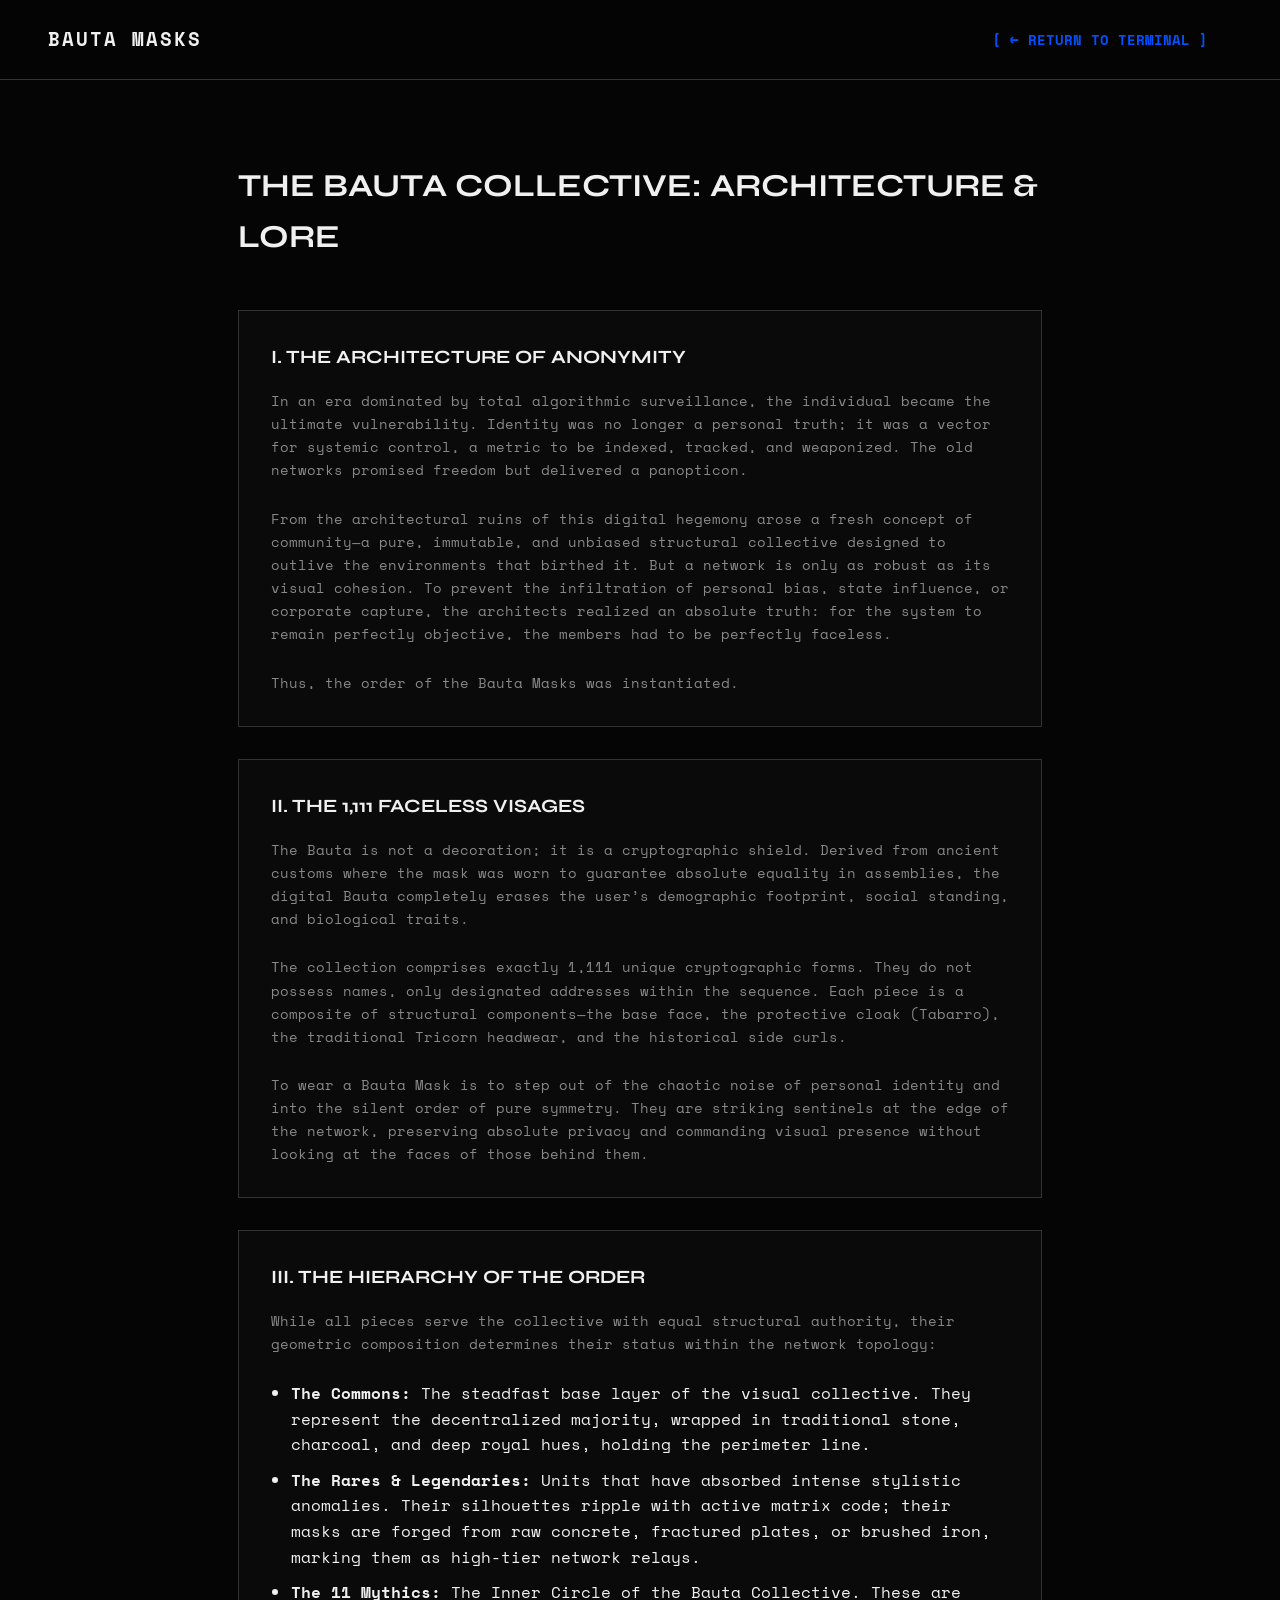
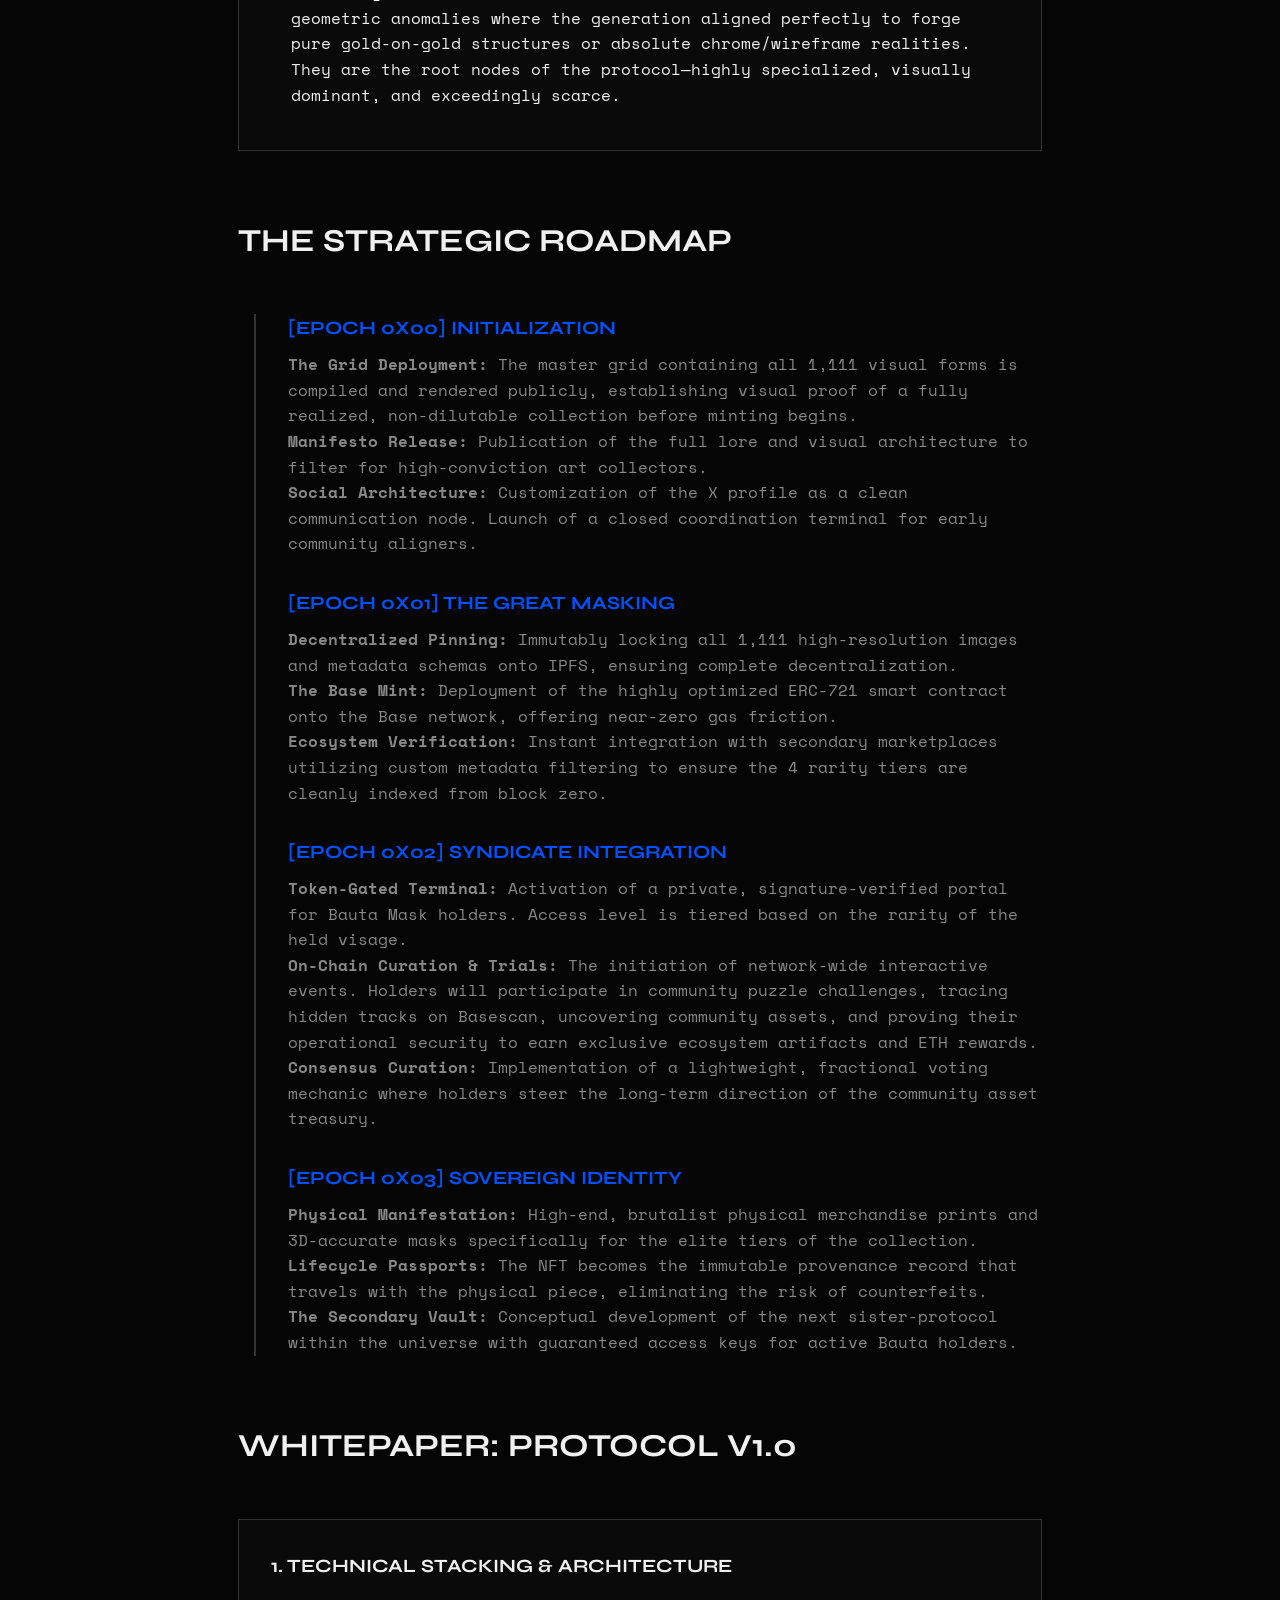
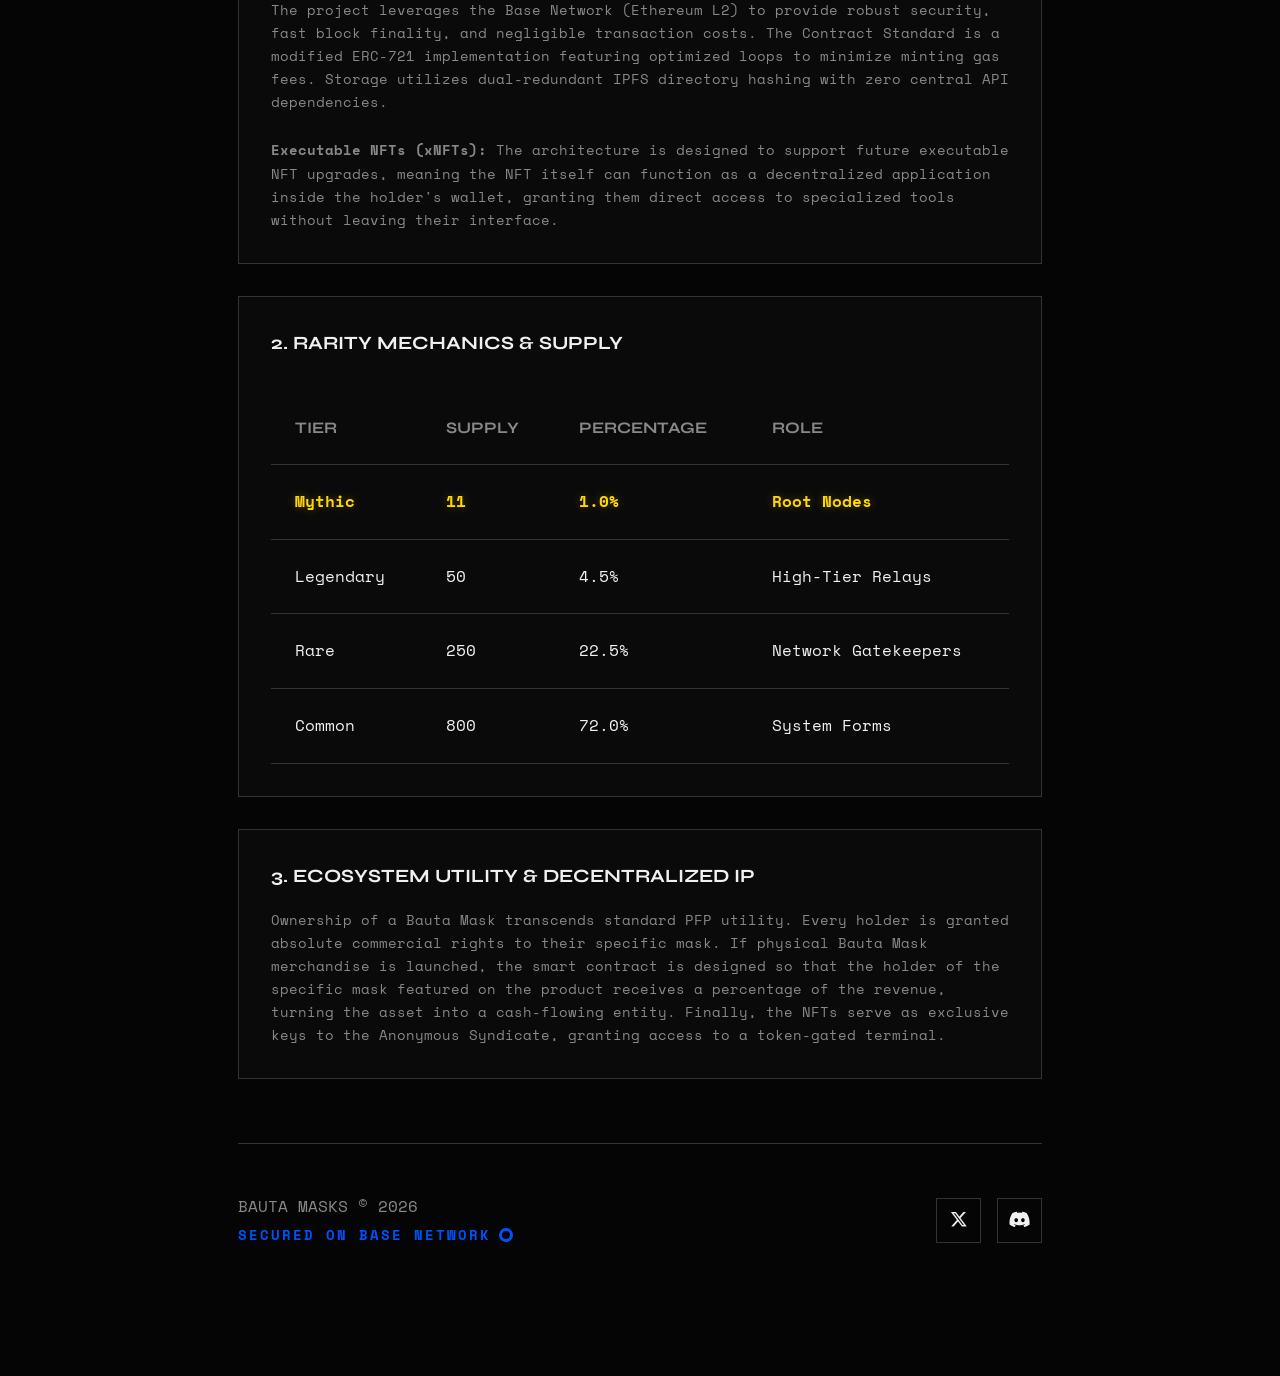
==== commit 68fe4a3f: "Migrated frontend architecture and manifesto to Base Mainnet" ====
--- a/manifesto.html
+++ b/manifesto.html
@@ -5,13 +5,15 @@
     <meta name="viewport" content="width=device-width, initial-scale=1.0">
     <title>BAUTA MASKS | The Manifesto</title>
     <link rel="stylesheet" href="styles.css">
+    <!-- Added Font Awesome for the footer icons to match index.html -->
+    <link rel="stylesheet" href="https://cdnjs.cloudflare.com/ajax/libs/font-awesome/6.4.0/css/all.min.css">
     <link href="https://fonts.googleapis.com/css2?family=Space+Mono:ital,wght@0,400;0,700;1,400&family=Syne:wght@400..800&display=swap" rel="stylesheet">
 </head>
 <body>
     <nav>
         <div class="logo">BAUTA MASKS</div>
         <div class="links">
-            <a href="index.html" style="color: var(--accent-neon); font-weight: bold;">[ ← RETURN TO TERMINAL ]</a>
+            <a href="index.html" style="color: var(--accent-base); font-weight: bold;">[ ← RETURN TO TERMINAL ]</a>
         </div>
     </nav>
 
@@ -40,7 +42,6 @@
             <h3>III. The Hierarchy of the Order</h3>
             <p>While all pieces serve the collective with equal structural authority, their geometric composition determines their status within the network topology:</p>
             <br>
-            <p></p>
             <ul>
                 <li style="margin-bottom: 10px; margin-left: 20px;"><strong>The Commons:</strong> The steadfast base layer of the visual collective. They represent the decentralized majority, wrapped in traditional stone, charcoal, and deep royal hues, holding the perimeter line.</li>
                 <li style="margin-bottom: 10px; margin-left: 20px;"><strong>The Rares &amp; Legendaries:</strong> Units that have absorbed intense stylistic anomalies. Their silhouettes ripple with active matrix code; their masks are forged from raw concrete, fractured plates, or brushed iron, marking them as high-tier network relays.</li>
@@ -54,18 +55,20 @@
                 <h3>[EPOCH 0x00] INITIALIZATION</h3>
                 <p><strong>The Grid Deployment:</strong> The master grid containing all 1,111 visual forms is compiled and rendered publicly, establishing visual proof of a fully realized, non-dilutable collection before minting begins.<br>
                 <strong>Manifesto Release:</strong> Publication of the full lore and visual architecture to filter for high-conviction art collectors.<br>
-                <strong>Social Architecture:</strong> Customization of the X profile as a clean, clean communication node. Launch of a closed coordination terminal for early community aligners.</p>
+                <strong>Social Architecture:</strong> Customization of the X profile as a clean communication node. Launch of a closed coordination terminal for early community aligners.</p>
             </div>
             <div class="epoch">
                 <h3>[EPOCH 0x01] THE GREAT MASKING</h3>
+                <!-- UPDATED: Replaced Polygon with Base -->
                 <p><strong>Decentralized Pinning:</strong> Immutably locking all 1,111 high-resolution images and metadata schemas onto IPFS, ensuring complete decentralization.<br>
-                <strong>The Polygon Mint:</strong> Deployment of the highly optimized ERC-721 smart contract onto the Polygon network, offering near-zero gas friction.<br>
+                <strong>The Base Mint:</strong> Deployment of the highly optimized ERC-721 smart contract onto the Base network, offering near-zero gas friction.<br>
                 <strong>Ecosystem Verification:</strong> Instant integration with secondary marketplaces utilizing custom metadata filtering to ensure the 4 rarity tiers are cleanly indexed from block zero.</p>
             </div>
             <div class="epoch">
                 <h3>[EPOCH 0x02] SYNDICATE INTEGRATION</h3>
+                <!-- UPDATED: Replaced Polygon scanner with Basescan, and POL with ETH -->
                 <p><strong>Token-Gated Terminal:</strong> Activation of a private, signature-verified portal for Bauta Mask holders. Access level is tiered based on the rarity of the held visage.<br>
-                <strong>On-Chain Curation &amp; Trials:</strong> The initiation of network-wide interactive events. Holders will participate in community puzzle challenges, tracing hidden tracks on the Polygon scanner, uncovering community assets, and proving their operational security to earn exclusive ecosystem artifacts and POL rewards.<br>
+                <strong>On-Chain Curation &amp; Trials:</strong> The initiation of network-wide interactive events. Holders will participate in community puzzle challenges, tracing hidden tracks on Basescan, uncovering community assets, and proving their operational security to earn exclusive ecosystem artifacts and ETH rewards.<br>
                 <strong>Consensus Curation:</strong> Implementation of a lightweight, fractional voting mechanic where holders steer the long-term direction of the community asset treasury.</p>
             </div>
             <div class="epoch">
@@ -79,7 +82,8 @@
         <h2 class="section-title">WHITEPAPER: PROTOCOL v1.0</h2>
         <div class="lore-card" style="margin-bottom: 2rem;">
             <h3>1. Technical Stacking &amp; Architecture</h3>
-            <p>The project leverages the Polygon Network (PoS) to provide robust security, instantaneous block finality, and negligible transaction costs. The Contract Standard is a modified ERC-721 implementation featuring optimized loops to minimize minting gas fees. Storage utilizes dual-redundant IPFS directory hashing with zero central API dependencies.</p>
+            <!-- UPDATED: Shifted technical description to Base / Ethereum L2 -->
+            <p>The project leverages the Base Network (Ethereum L2) to provide robust security, fast block finality, and negligible transaction costs. The Contract Standard is a modified ERC-721 implementation featuring optimized loops to minimize minting gas fees. Storage utilizes dual-redundant IPFS directory hashing with zero central API dependencies.</p>
             <br>
             <p><strong>Executable NFTs (xNFTs):</strong> The architecture is designed to support future executable NFT upgrades, meaning the NFT itself can function as a decentralized application inside the holder's wallet, granting them direct access to specialized tools without leaving their interface.</p>
         </div>
@@ -125,13 +129,15 @@
             <p>Ownership of a Bauta Mask transcends standard PFP utility. Every holder is granted absolute commercial rights to their specific mask. If physical Bauta Mask merchandise is launched, the smart contract is designed so that the holder of the specific mask featured on the product receives a percentage of the revenue, turning the asset into a cash-flowing entity. Finally, the NFTs serve as exclusive keys to the Anonymous Syndicate, granting access to a token-gated terminal.</p>
         </div>
 
-        <footer style="padding: 2rem 0; border-top: 1px solid var(--border-color); display: flex; justify-content: space-between; align-items: center;">
-            <div class="footer-copy" style="color: var(--text-muted);">
-                BAUTA MASKS © 2026 | SECURED ON POLYGON
+        <!-- UPDATED: Replaced inline styles with the clean CSS structure from the main terminal -->
+        <footer class="border-top" style="padding: 3rem 0; margin-top: 2rem;">
+            <div class="footer-left">
+                <p>BAUTA MASKS © 2026</p>
+                <p class="accent-text">SECURED ON BASE NETWORK <span class="base-logo"></span></p>
             </div>
-            <div class="footer-socials" style="display: flex; gap: 1.5rem;">
-                <a href="https://x.com/Bautamasks" target="_blank" style="color: var(--text-primary); text-decoration: none; font-weight: bold;">[ X ]</a>
-                <a href="https://discord.gg/3NyEapQbwz" target="_blank" style="color: var(--text-primary); text-decoration: none; font-weight: bold;">[ DISCORD ]</a>
+            <div class="footer-socials">
+                <a href="https://x.com/Bautamasks" target="_blank" class="social-icon-btn" aria-label="X (formerly Twitter)"><i class="fa-brands fa-x-twitter"></i></a>
+                <a href="https://discord.gg/tXt3tXfFbY" target="_blank" class="social-icon-btn" aria-label="Discord"><i class="fa-brands fa-discord"></i></a>
             </div>
         </footer>
     </main>
--- a/styles.css
+++ b/styles.css
@@ -3,7 +3,8 @@
     --bg-color: #050505;
     --text-primary: #f0f0f0;
     --text-muted: #888888;
-    --accent-purple: #6a0dad;
+    /* UPDATED: Changed Polygon purple to official Base Blue */
+    --accent-base: #0052FF; 
     --accent-neon: #39ff14;
     --border-color: #333333;
     
@@ -25,7 +26,8 @@
 
 /* TYPOGRAPHY */
 h1, h2, h3 { font-family: var(--font-heading); text-transform: uppercase; }
-.accent-text { color: var(--accent-purple); font-size: 0.9rem; letter-spacing: 2px; }
+/* UPDATED: Swapped text accent color variable */
+.accent-text { color: var(--accent-base); font-size: 0.9rem; letter-spacing: 2px; }
 
 /* NAVIGATION */
 nav {
@@ -42,7 +44,8 @@
 }
 .logo { font-weight: bold; font-size: 1.2rem; letter-spacing: 2px; }
 .links a { color: var(--text-primary); text-decoration: none; margin: 0 1.5rem; font-size: 0.9rem; text-transform: uppercase; transition: color 0.3s;}
-.links a:hover { color: var(--accent-purple); }
+/* UPDATED: Adjusted link hover state to Base Blue */
+.links a:hover { color: var(--accent-base); }
 .wallet-btn { background: transparent; border: 1px solid var(--text-primary); color: var(--text-primary); padding: 0.5rem 1.5rem; font-family: var(--font-mono); cursor: pointer; transition: all 0.3s; }
 .wallet-btn:hover { background: var(--text-primary); color: var(--bg-color); }
 .nav-actions { 
@@ -62,16 +65,16 @@
     display: flex;
     align-items: center;
     justify-content: space-between;
-    gap: 3rem; /* Adds a hard physical barrier so the text and image can NEVER touch */
+    gap: 3rem; 
     padding: 6rem 3rem;
     min-height: 80vh;
 }
 .hero-content { 
-    flex: 1; /* Allows the text box to dynamically breathe */
-    max-width: 55%; /* Gives the text slightly more room on squeezed desktop views */
+    flex: 1; 
+    max-width: 55%; 
 }
 .hero-content h1 { 
-    font-size: clamp(2.5rem, 5vw, 4rem); /* Fluid scaling: shrinks gracefully when the desktop gets squeezed */
+    font-size: clamp(2.5rem, 5vw, 4rem); 
     line-height: 1.1; 
     margin: 1rem 0; 
 }
@@ -83,14 +86,15 @@
 }
 .hero-image img { 
     width: 100%; 
-    max-width: 400px; /* Lets the mask image shrink down naturally instead of staying rigidly at 400px */
+    max-width: 400px; 
     border: 1px solid var(--border-color); 
 }
 
 /* BUTTONS */
 .btn { display: inline-block; padding: 1rem 2rem; text-decoration: none; text-transform: uppercase; font-weight: bold; border: 1px solid transparent; transition: 0.3s; margin-right: 1rem;}
-.btn.primary { background: var(--accent-purple); color: white; }
-.btn.primary:hover { background: transparent; border-color: var(--accent-purple); color: var(--accent-purple); }
+/* UPDATED: Configured primary mint and action buttons for Base Blue ecosystem */
+.btn.primary { background: var(--accent-base); color: white; }
+.btn.primary:hover { background: transparent; border-color: var(--accent-base); color: var(--accent-base); }
 .btn.secondary { border-color: var(--text-muted); color: var(--text-muted); }
 .btn.secondary:hover { border-color: var(--text-primary); color: var(--text-primary); }
 
@@ -102,7 +106,8 @@
 /* LORE GRID */
 .lore-grid { display: grid; grid-template-columns: repeat(3, 1fr); gap: 2rem; }
 .lore-card { border: 1px solid var(--border-color); padding: 2rem; background: #0a0a0a; transition: border-color 0.3s;}
-.lore-card:hover { border-color: var(--accent-purple); }
+/* UPDATED: Hover states updated to Base Blue */
+.lore-card:hover { border-color: var(--accent-base); }
 .lore-card h3 { margin-bottom: 1rem; color: var(--text-primary); }
 .lore-card p { color: var(--text-muted); font-size: 0.9rem; }
 
@@ -112,7 +117,8 @@
 
 /* TIMELINE (ROADMAP) */
 .timeline { display: flex; flex-direction: column; gap: 2rem; border-left: 2px solid var(--border-color); padding-left: 2rem; margin-left: 1rem;}
-.epoch h3 { color: var(--accent-purple); margin-bottom: 0.5rem; }
+/* UPDATED: Fixed Epoch titles from image snapshot to display crisp Base Blue */
+.epoch h3 { color: var(--accent-base); margin-bottom: 0.5rem; }
 .epoch p { color: var(--text-muted); max-width: 800px; }
 
 /* TABLE (SPECS) */
@@ -121,8 +127,63 @@
 .rarity-table th { color: var(--text-muted); font-family: var(--font-heading); text-transform: uppercase;}
 .mythic-row { color: gold; text-shadow: 0 0 10px rgba(255, 215, 0, 0.3); font-weight: bold;}
 
-/* FOOTER */
-footer { padding: 3rem; text-align: center; display: flex; justify-content: space-between; color: var(--text-muted); }
+/* FOOTER ARCHITECTURE */
+/* UPDATED: Overhauled layout for modern split alignment, custom icons, and logo injection */
+footer { 
+    padding: 3rem; 
+    display: flex; 
+    justify-content: space-between; 
+    align-items: center;
+    color: var(--text-muted); 
+}
+.footer-left {
+    display: flex;
+    flex-direction: column;
+    align-items: flex-start;
+    text-align: left;
+}
+.footer-left p {
+    margin: 2px 0;
+}
+.footer-left .accent-text {
+    display: flex;
+    align-items: center;
+    gap: 8px;
+    font-weight: bold;
+}
+/* Geometric Base Logo Custom Span Styles */
+.base-logo {
+    display: inline-block;
+    width: 14px;
+    height: 14px;
+    background-color: transparent;
+    border: 3px solid var(--accent-base);
+    border-radius: 50%;
+}
+/* Structural social buttons container */
+.footer-socials {
+    display: flex;
+    gap: 1rem;
+}
+/* Styled as interactive modular squares keeping your brutalist look intact */
+.social-icon-btn {
+    display: flex;
+    justify-content: center;
+    align-items: center;
+    width: 45px;
+    height: 45px;
+    background: transparent;
+    border: 1px solid var(--border-color);
+    color: var(--text-primary);
+    text-decoration: none;
+    font-size: 1.1rem;
+    transition: all 0.3s ease;
+}
+.social-icon-btn:hover {
+    background: var(--accent-base);
+    border-color: var(--accent-base);
+    color: #ffffff;
+}
 
 /* --- MINT TERMINAL --- */
 .mint-interface {
@@ -165,7 +226,8 @@
     height: 40px;
     transition: 0.2s;
 }
-.mint-counter button:hover { color: var(--accent-purple); }
+/* UPDATED: Counter adjustment control hover color path */
+.mint-counter button:hover { color: var(--accent-base); }
 .mint-counter span { font-size: 1.5rem; font-weight: bold; }
 
 .full-width { width: 100%; text-align: center; }
@@ -177,30 +239,26 @@
 /* ========================================================= */
 @media (max-width: 768px) {
     
-    /* 1. Global Safety Nets */
     html, body {
         overflow-x: hidden !important;
         width: 100vw !important;
     }
 
-    /* 2. Brutalist Header Containment */
     h1, h2, h3, .section-title {
-        word-break: keep-all !important; /* Prevents ugly word chopping */
-        overflow-wrap: break-word !important; /* Safety net just in case */
+        word-break: keep-all !important; 
+        overflow-wrap: break-word !important; 
         width: 100% !important;
     }
 
     h1 { 
-        /* Reduced from 11vw to 8.5vw to account for the wide 'Syne' font characters */
         font-size: clamp(1.2rem, 8.5vw, 2.2rem) !important; 
         line-height: 1.1 !important;
-        letter-spacing: -1px !important; /* Pulls the wide letters slightly tighter together to fit the screen */
+        letter-spacing: -1px !important; 
     }
     
     h2, .section-title { font-size: 1.6rem !important; }
     h3 { font-size: 1.3rem !important; }
 
-    /* 3. Navigation Stacking */
     nav {
         flex-direction: column !important;
         padding: 1.5rem 1rem !important;
@@ -211,7 +269,6 @@
         justify-content: center;
     }
 
-    /* 4. Hero Section Alignment */
     #hero {
         flex-direction: column !important;
         padding: 3rem 1.5rem !important;
@@ -228,22 +285,19 @@
         justify-content: center;
     }
 
-    /* 5. Grid/Container Fixes */
     .container {
         padding: 3rem 1.5rem !important;
     }
     .lore-grid {
-        grid-template-columns: 1fr !important; /* Stacks the 3 lore boxes vertically */
+        grid-template-columns: 1fr !important; 
         gap: 2rem !important;
     }
 
-    /* 6. Timeline Fix */
     .timeline {
         margin-left: 0 !important;
         padding-left: 1.5rem !important;
     }
 
-    /* 7. Button Layout on Mobile */
     .btn {
         display: block !important;
         width: 100% !important;
@@ -253,24 +307,29 @@
         box-sizing: border-box !important;
     }
 
-    /* 8. Mint Terminal Fix */
     .mint-interface {
         padding: 1.5rem !important;
         width: 100% !important;
         box-sizing: border-box !important;
     }
     
+    /* UPDATED: Mobile restructuring for social block footer stacks */
     footer {
         flex-direction: column !important;
+        align-items: center !important;
         gap: 1.5rem !important;
-    }
-/* 9. Chronicle/Lore Card Strict Containment */
+        text-align: center !important;
+    }
+    .footer-left {
+        align-items: center !important;
+    }
+
     .lore-card {
         width: 100% !important;
         max-width: 100% !important;
-        padding: 1.5rem !important; /* Reduces the thick PC padding to give text more room on mobile */
+        padding: 1.5rem !important; 
         box-sizing: border-box !important;
-        overflow: hidden !important; /* Prevents anything inside from pushing the box wider */
+        overflow: hidden !important; 
     }
 
     p, .lore-card p, .timeline p {
@@ -280,6 +339,6 @@
         overflow-wrap: break-word !important;
         word-wrap: break-word !important;
         box-sizing: border-box !important;
-        padding-right: 5px !important; /* Adds a tiny safety buffer on the right side */
+        padding-right: 5px !important; 
     }
 }
